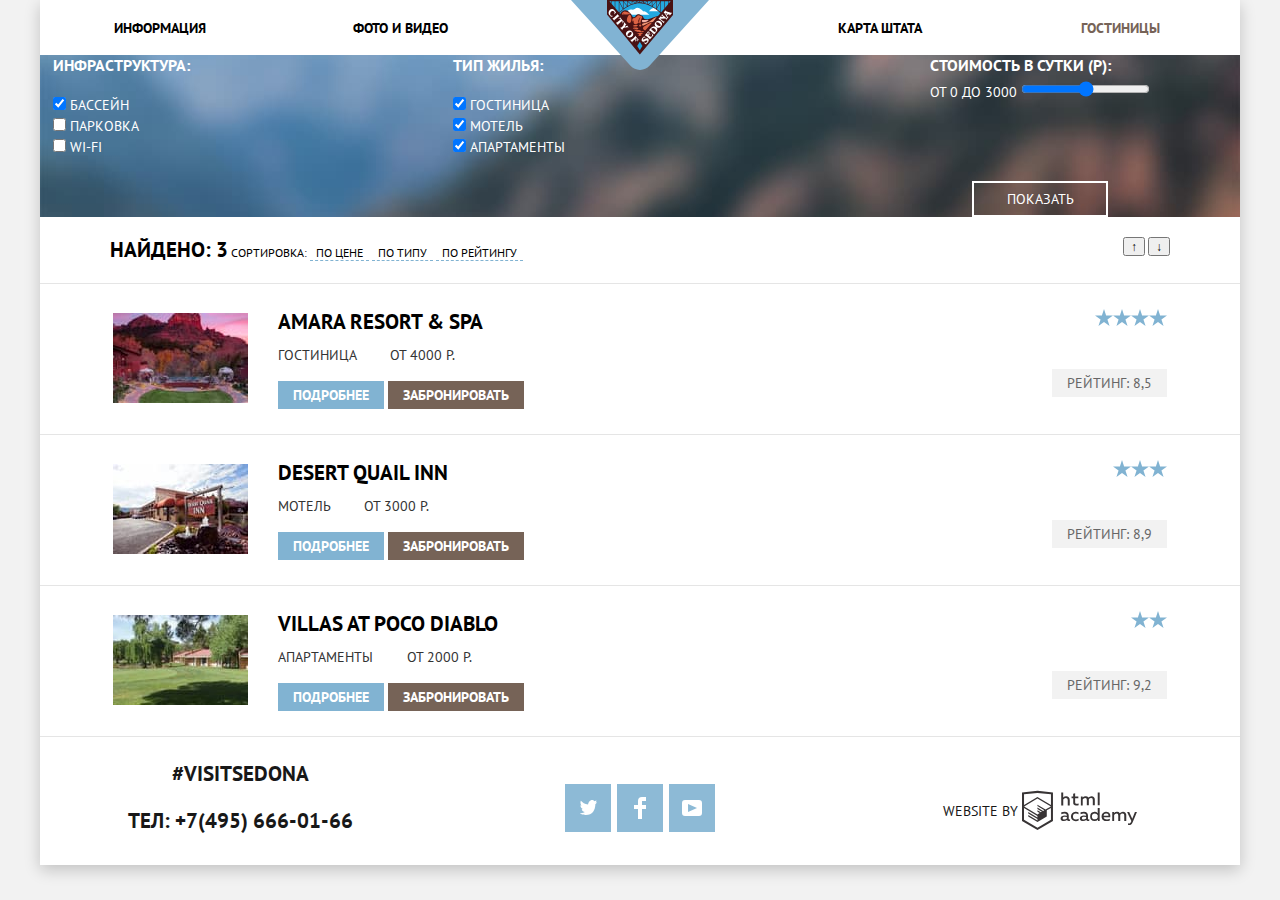
==== hotels.html @ 4de27c81 "Дополнено" ====
<!DOCTYPE html>
<html lang="ru">
<head>
  <meta charset="UTF-8">
  <title>Hotels</title>
  <link href="https://fonts.googleapis.com/css2?family=PT+Sans:wght@400;700&display=swap" rel="stylesheet">
  <link href="css/normalize.css" rel="stylesheet">
  <link href="css/style.css" rel="stylesheet">
</head>
<body>
<div class="wrap">
  <header class="main-header">
    <nav class="main-navigation">
      <a class="main-navigation-logo" href="index.html" aria-label="Home page Sedona">
        <img src="img/logo-sedona.svg" width="138" height="70" alt="Sedona logo">
      </a>
      <ul class="site-navigation">
        <li class="info-link">
          <a href="#" class="link">Информация</a>
        </li>
        <li class="media-link">
          <a href="#" class="link">Фото и видео</a>
        </li>
        <li class="map-link">
          <a href="#" class="link">Карта штата</a>
        </li>
        <li class="hotel-link">
          <a class="link active-link">Гостиницы</a>
        </li>
      </ul>
    </nav>
  </header>
  <main>
    <h1 class="visually-hidden">Гостиницы</h1>
    <section class="hotel-filter">
      <form action="https://echo.htmlacademy.ru" method="get">
        <fieldset class="filter-amenities">
          <legend>Инфраструктура:</legend>
          <ul>
            <li>
              <input id="choosePool" type="checkbox" name="Pool" checked>
              <label for="choosePool">Бассейн</label>
            </li>
            <li>
              <input id="chooseParking" type="checkbox" name="Parking">
              <label for="chooseParking">Парковка</label>
            </li>
            <li>
              <input id="chooseWiFi" type="checkbox" name="Wi-Fi">
              <label for="chooseWiFi">Wi-Fi</label>
            </li>
          </ul>
        </fieldset>
        <fieldset class="filter-housing">
          <legend>Тип жилья:</legend>
          <ul>
            <li>
              <input id="typeHotel" type="checkbox" name="Hotel" checked>
              <label for="typeHotel">Гостиница</label>
            </li>
            <li>
              <input id="typeMotel" type="checkbox" name="Motel" checked>
              <label for="typeMotel">Мотель</label>
            </li>
            <li>
              <input id="typeApartments" type="checkbox" name="Apartments" checked>
              <label for="typeApartments">Апартаменты</label>
            </li>
          </ul>
        </fieldset>
        <fieldset class="filter-price">
          <legend>Стоимость в сутки (Р):</legend>
          <span>от 0</span>
          <span>до 3000</span>
          <input type="range" min="0" max="3000" step="10" name="Price per day">
        </fieldset>
        <button class="filter-button" type="submit">Показать</button>
      </form>
    </section>
    <section class="hotel-sorting">
      <div>
        <span class="search-results">Найдено: 3</span>
        <span class="sorting">Сортировка:</span>
        <button class="sorting-button" type="button">По цене</button>
        <button class="sorting-button" type="button">По типу</button>
        <button class="sorting-button" type="button">По рейтингу</button>
      </div>
      <div>
        <button type="button">&uarr;</button>
        <button type="button">&darr;</button>
      </div>
    </section>
    <section class="hotel-list">
      <h2 class="visually-hidden">Список гостиниц</h2>
      <ul class="hotels">
        <li>
          <div class="hotel-info">
            <div class="hotel-photo">
              <img src="img/hotel.jpg" width="135" height="90" alt="Фотография отеля">
            </div>
            <div class="hotel-features">
              <a href="#" class="link">
              <h3>Amara Resort & Spa</h3>
              </a>
              <div class="info">
                <span class="hotel-type">
                  Гостиница
                </span>
                <span class="hotel-price">
                  От 4000 Р.
                </span>
              </div>
              <div>
                <a class="more-details button btn-blue" href="#">Подробнее</a>
                <button class="book button btn-brown" type="button">Забронировать</button>
              </div>
            </div>
          </div>
          <div class="hotel-status">
            <div class="stars four-stars">
            </div>
            <div>
              <span class="hotel-rating">
                Рейтинг: 8,5
              </span>
            </div>
          </div>
        </li>
        <li>
          <div class="hotel-info">
            <div class="hotel-photo">
              <img src="img/motel.jpg" width="135" height="90" alt="Фотография отеля">
            </div>
            <div class="hotel-features">
              <a href="#" class="link">
              <h3>Desert Quail Inn</h3>
              </a>
              <div class="info">
                  <span class="hotel-type">
                    Мотель
                  </span>
                <span class="hotel-price">
                    От 3000 Р.
                  </span>
              </div>
              <div>
                <a class="more-details button btn-blue" href="#">Подробнее</a>
                <button class="book button btn-brown" type="button">Забронировать</button>
              </div>
            </div>
          </div>
          <div class="hotel-status">
            <div class="stars three-stars">
            </div>
            <div>
                <span class="hotel-rating">
                  Рейтинг: 8,9
                </span>
            </div>
          </div>
        </li>
        <li>
          <div class="hotel-info">
            <div class="hotel-photo">
              <img src="img/villas.jpg" width="135" height="90" alt="Фотография отеля">
            </div>
            <div class="hotel-features">
              <a href="#" class="link">
              <h3>Villas at Poco Diablo</h3>
              </a>
              <div class="info">
                  <span class="hotel-type">
                    Апартаменты
                  </span>
                <span class="hotel-price">
                    От 2000 Р.
                  </span>
              </div>
              <div>
                <a class="more-details button btn-blue" href="#">Подробнее</a>
                <button class="book button btn-brown" type="button">Забронировать</button>
              </div>
            </div>
          </div>
          <div class="hotel-status">
            <div class="stars two-stars">
            </div>
            <div>
                <span class="hotel-rating">
                  Рейтинг: 9,2
                </span>
            </div>
          </div>
        </li>
      </ul>
    </section>
  </main>
  <footer class="main-footer">
    <div class="contact">
      <span>#visitSEDONA</span>
      <p>Тел: +7(495) 666-01-66</p>
    </div>
    <ul class="social">
      <li>
        <a class="button btn-blue" href="#" aria-label="Twitter">
          <span class="visually-hidden">Twitter</span>
          <svg xmlns="http://www.w3.org/2000/svg" width="17" height="15">
            <path fill="#FFF"
                  d="M10.95.14a3.1 3.1 0 013.58 1.18c.67-.23 1.33-.48 2-.7a2.35 2.35 0 01-.85 1.76c.69.17 1.3-.49 1.3-.49-.16 1-1 1.79-1.56 2.03C15.2 10.67 12.25 15.13 5.34 15H4.9c-.41 0-4.17-.46-4.9-1.89 2.27.2 3.9-.42 4.7-1.18-.97-.3-2.69-.47-2.99-2.95.35.11.57.23 1.2.12C1.7 8.25.36 7.53.44 5.33a1.9 1.9 0 001.34.47C1.09 5.56-.18 2.44.89.85c1.82 1.85 3.74 3.6 7.16 3.77.2-2.29 1.13-3.83 2.9-4.48z"/>
          </svg>
        </a>
      </li>
      <li>
        <a class="button btn-blue" href="#" aria-label="FaceBook">
          <span class="visually-hidden">FaceBook</span>
          <svg xmlns="http://www.w3.org/2000/svg" width="12" height="22">
            <path fill="#FFF" d="M12 4V0H8a4 4 0 00-4 4v4H0v4h4v10h4V12h4V8H8V4h4z"/>
          </svg>
        </a>
      </li>
      <li>
        <a class="button btn-blue" href="#" aria-label="Youtube">
          <span class="visually-hidden">Youtube</span>
          <svg xmlns="http://www.w3.org/2000/svg" width="20" height="16">
            <path fill="#FFF"
                  d="M17 0H3a3 3 0 00-3 3v10a3 3 0 003 3h14a3 3 0 003-3V3a3 3 0 00-3-3zM6.03 12V4L15 8l-8.98 4z"/>
          </svg>
        </a>
      </li>
    </ul>
    <p class="copyright">
      Website by
      <a href="https://htmlacademy.ru/intensive/htmlcss"
         aria-label="Интенсив «HTML и CSS. Профессиональная вёрстка сайтов»">
        <span class="visually-hidden">HTML Academy</span>
        <svg data-name="Layer 1" xmlns="http://www.w3.org/2000/svg" width="115" height="41" viewBox="0 0 108.08 36.85">
          <path
            d="M44.61 26.86a2 2 0 00.55-.1v1.33a3.25 3.25 0 01-1.18.21 1.67 1.67 0 01-1.67-1 4.84 4.84 0 01-3.14 1.08c-1.51 0-2.91-.83-2.91-2.55 0-2.13 2-2.79 3.71-2.79a11.08 11.08 0 012.17.25v-.3c0-1-.76-1.77-2.19-1.77a7.42 7.42 0 00-3 .64v-1.7a10.21 10.21 0 013.19-.55c2.36 0 3.81 1.12 3.81 3.65v3a.54.54 0 00.49.59h.17zm-6.44-1.13a1.35 1.35 0 001.46 1.25h.11a3.39 3.39 0 002.41-1v-1.42a9.72 9.72 0 00-1.81-.21c-1 0-2.16.33-2.16 1.38zm12.36-6.11a5 5 0 012.57.64v1.72a4.08 4.08 0 00-2.3-.7 2.75 2.75 0 100 5.49 5 5 0 002.43-.64v1.71a6.27 6.27 0 01-2.76.57A4.21 4.21 0 0146 24.49v-.41a4.32 4.32 0 014.18-4.46h.38zm12.17 7.24a2 2 0 00.55-.1v1.33a3.25 3.25 0 01-1.18.21 1.67 1.67 0 01-1.67-1 4.84 4.84 0 01-3.14 1.08c-1.51 0-2.91-.83-2.91-2.55 0-2.13 2-2.79 3.71-2.79a11.08 11.08 0 012.17.25v-.3c0-1-.76-1.77-2.19-1.77a7.42 7.42 0 00-3 .64v-1.7a10.21 10.21 0 013.19-.55c2.36 0 3.81 1.12 3.81 3.65v3a.54.54 0 00.49.59h.17zm-6.44-1.13a1.35 1.35 0 001.47 1.25h.11a3.39 3.39 0 002.41-1v-1.42a9.72 9.72 0 00-1.81-.21c-1.06 0-2.16.33-2.16 1.38zM73 15.98v12.2h-1.65v-1.32a3.88 3.88 0 01-3.19 1.54 4.4 4.4 0 010-8.78 3.81 3.81 0 013 1.3v-4.94H73zm-4.53 5.22a2.76 2.76 0 100 5.52 2.86 2.86 0 002.68-1.74v-2a2.91 2.91 0 00-2.66-1.73zM79 19.62c3.31 0 4.46 2.68 3.92 5.09H76.7c.21 1.5 1.67 2.11 3.19 2.11a6.11 6.11 0 002.64-.59v1.6a7.14 7.14 0 01-3 .57c-2.53 0-4.75-1.42-4.75-4.42a4.18 4.18 0 014-4.39H79zm.09 1.54a2.28 2.28 0 00-2.44 2.1v.06h4.65a2 2 0 00-2.17-2.16zm5.73 7v-8.31h1.65v1a3.81 3.81 0 012.78-1.27 2.86 2.86 0 012.64 1.4 4.12 4.12 0 012.91-1.33 3.06 3.06 0 013.2 3.33v5.2h-1.9v-5.15a1.59 1.59 0 00-1.42-1.75h-.26a2.8 2.8 0 00-2.07 1.12v5.78h-1.9v-5.15A1.59 1.59 0 0089 21.29h-.2a3 3 0 00-2.21 1.29v5.63h-1.73zm21.31-8.33h1.9l-3.91 9.46c-.9 2.17-2.09 2.86-3.35 2.86a4.76 4.76 0 01-1.1-.14v-1.57a2.86 2.86 0 00.85.12c.9 0 1.58-.64 2.07-1.9l.17-.42-4-8.4h2l2.86 6.29zM38.73 1.44V6.2a3.81 3.81 0 012.7-1.14 3.25 3.25 0 013.44 3.4v5.15H43V8.7a1.81 1.81 0 00-1.61-2h-.3a2.93 2.93 0 00-2.32 1.39v5.52h-1.9V1.44h1.9zm11.21.85v3h3v1.6h-3v3.81c0 1.1.5 1.46 1.58 1.46a4.49 4.49 0 001.69-.33v1.6a6.8 6.8 0 01-2.21.35 2.55 2.55 0 01-2.86-2.74V6.87h-1.56V5.24h1.5V2.72zm5.4 11.31V5.26H57v1a3.81 3.81 0 012.77-1.28 2.86 2.86 0 012.6 1.33 4.12 4.12 0 012.91-1.33 3.06 3.06 0 013.16 3.4v5.21h-1.9V8.44a1.59 1.59 0 00-1.42-1.75h-.23a2.8 2.8 0 00-2.07 1.12v5.78h-1.9V8.44a1.59 1.59 0 00-1.42-1.75h-.23a3 3 0 00-2.21 1.29v5.63h-1.72zM71.17 1.43H73v12.15h-1.83V1.43zM14.71-.02h-.16L0 1.52v26.67l14.55 8.66 14.55-8.66V1.52zm12.5 27.1l-12.66 7.54L1.9 27.1V16.16l12.59 7.5v1.32l-8.63-5.1v1.31l8.68 5.21v1.39l-8.67-5.16v1.35l8.68 5.21 8.75-5.24v-5.66l3.9-2.31V27.1zm0-12.53l-3.48 2-1.6 1-7.62-4.57v1.31L21 18.21l-.14.09-1 .54-5.37-3.2v1.34l4.24 2.52-1 .67-3.2-1.9v1.31l2.1 1.24-2.13 1.26L2 14.63l12.51-7.54zm0-1.32L14.49 5.74 1.91 13.23v-10L14.56 1.9l12.65 1.33v10z"
            fill="#231f20"/>
        </svg>
      </a>
    </p>
  </footer>
</div>
</body>
</html>
---- css/style.css ----
/* Variables */

:root{
  --basic-black: #000000;
  --basic-white: #ffffff;
  --basic-gray: #333333;
  --basic-light-gray: #F2F2F2;
  --basic-brown: #766357;
  --basic-graphite-gray: #666666;
  --basic-blue: #81B3D2;
  --background-gray: #F2F2F2;
  --background-light-gray: #EEEEEE;
  --background-medium-gray: #EBEBEB;
  --hover-brown: #604E43;
  --active-brown: #503E33;
  --hover-blue: #669EC0;
  --active-blue: #5496BD;
  --border-gray: #E5E5E5;
}

/*Global*/

.page{
  height: 100%;
}

body{
  margin: 0;
  padding: 0;
  font-family: 'PT Sans', sans-serif;
  font-size: 14px;
  line-height: 21px;
  font-weight: 400;
  color: var(--basic-gray);
  text-transform: uppercase;
  background-color: var(--basic-light-gray);
}

.wrap{
  width: 100%;
  max-width: 1200px;
  margin: auto;
  background-color: var(--basic-white);
  min-height: 100%;
  box-shadow: 0px 5px 15px rgba(0, 1, 1, 0.2);
}

.visually-hidden:not(:focus):not(:active){
  position: absolute;
  width: 1px;
  height: 1px;
  margin: -1px;
  border: 0;
  padding: 0;
  white-space: nowrap;
  clip-path: inset(100%);
  clip: rect(0 0 0 0);
  overflow: hidden;
}

a{
  text-decoration: none;
  color: var(--basic-black);
}

li{
  list-style: none;
}

ul,
ol{
  padding: 0;
}

img{
  max-width: 100%;
  height: auto;
}

main{
  margin-top: -15px;
}

h3,
h4{
  font-size: 21px;
  font-weight: 700;
}

.button {
  text-transform: uppercase;
  border: none;
  color: var(--basic-white);
  font-weight: 700;
}

.main-search .button{
  font-size: 21px;
  line-height: 26px;
}

.btn-blue{
  background-color: var(--basic-blue);
}

.btn-blue:hover,
.btn-blue:focus{
  background-color: var(--hover-blue);
}

.btn-blue:active{
  background-color: var(--active-blue);
}

.btn-brown{
  background-color: var(--basic-brown);
}

.btn-brown:hover,
.btn-brown:focus{
  background-color: var(--hover-brown);
}

.btn-brown:active{
  background-color: var(--active-brown);
}

.link:hover,
.link:focus{
  color: var(--basic-blue);
}

.link:active{
  opacity: 0.3;
}

/*Header*/

.main-navigation{
  display: grid;
  grid-template-columns: 1fr 1fr 1fr 1fr 1fr;
  grid-template-rows: 1fr;
}

.site-navigation{
  margin: 0;
  padding-top: 15px;
  width: auto;
  grid-column: 1/6;
  grid-row-start: 1;
  display: grid;
  grid-template-columns: 1fr 1fr 1fr 1fr 1fr;
}

.main-navigation-logo{
  width: 138px;
  height: 70px;
  justify-self: center;
  grid-column: 3/4;
  grid-row-start: 1;
  z-index: 1;
}

.site-navigation a{
  display: block;
  line-height: 26px;
  font-weight: 700;
}

a.active-link{
  color: var(--basic-brown);
}

.info-link{
  grid-column: 1/2;
  justify-self: center;
}

.media-link{
  grid-column: 2/3;
  justify-self: center;
}

.map-link{
  grid-column: 4/5;
  justify-self: center;
}

.hotel-link{
  grid-column: 5/6;
  justify-self: center;
}
/*Footer*/

.main-footer{
  line-height: 26px;
  color: var(--basic-black);
  opacity: 0.9;
  display: grid;
  grid-template-columns: 1fr 1fr 1fr;
  padding-top: 10px;
  padding-bottom: 10px;
}

.contact{
  justify-self: center;
  text-align: center;
  font-weight: 700;
  font-size: 21px;
}

.social{
  justify-self: center;
  display: flex;
  flex-wrap: wrap;
  justify-content: space-between;
  align-items: center;
  width: 150px;
  margin: 0 auto;
  padding: 0;
  list-style: none;
}

.social a{
  display: flex;
  align-items: center;
  justify-content: center;
  width: 46px;
  height: 48px;
}

.copyright{
  justify-self: center;
}

.copyright svg{
  position: relative;
  top: 15px;
}
/*Index*/

/*Page title*/

.main-title{
  background: url("../img/background.jpg") no-repeat center;
  text-align: center;
  margin-bottom: 45px;
}

.main-title img{
  padding-top: 77px;
  padding-bottom: 20px;
}

.main-title::after{
  content: '';
  display: block;
  height: 57px;
  background-image: url("../img/intro-mask.svg");
}


/*Features*/

.main-features{
  text-align: center;
}

.intro-title{
  font-size: 21px;
  line-height: 26px;
  font-weight: 700;
  color: var(--basic-black);
  margin-bottom: 40px;
}

.intro-subtitle{
  line-height: 26px;
  margin-bottom: 55px;
}

.color-blue{
  background-color: var(--basic-blue);
  color: var(--basic-white);
}

.color-gray{
  background-color: var(--background-light-gray);
}

.color-gray h3{
  color: var(--basic-black);
}

.intro-list{
  display: grid;
  grid-template-columns: 1fr 1fr 1fr;
  grid-template-rows: min-content min-content min-content min-content;
}

.point-1{
  grid-column: 1/4;
  grid-row: 1/3;
}

.row-1{
  display: flex;
  flex-direction: row;
  align-items: center;
}

.img-city{
  width: 800px;
  height: 256px;
  background-image: url("../img/location-1.jpg");
}

.point-2{
  grid-column: 1/4;
  grid-row: 3/4;
  display: flex;
  flex-direction: row;
  align-items: center;
}

.img-bridge{
  width: 800px;
  height: 256px;
  background-image: url("../img/location-2.jpg");
}

.city-features{
  padding-top: 30px;
  padding-bottom: 60px;
  display: grid;
  grid-template-columns: 1fr 1fr 1fr;
}

.point-3,
.point-4,
.point-5{
  padding-top: 50px;
  padding-bottom: 75px;
}

.housing::before{
  content: url("../img/icon-1.svg");
  display: block;
  padding-bottom: 30px;
}

.food::before{
  content: url("../img/icon-3.svg");
  display: block;
  padding-bottom: 30px;
}

.souvenirs::before{
  content: url("../img/icon-2.svg");
  display: block;
  padding-bottom: 30px;
}


/*Main search*/

.main-search h2{
  font-size: 30px;
  line-height: 24px;
  font-weight: 700;
  color: var(--basic-black);
}

/*Search form*/

.main-search{
  position: relative;
  text-align: center;
  padding-top: 15px;
}

.main-search p{
  padding-top: 10px;
  margin-bottom: 50px;
}

.form-call-button{
  text-align: center;
  padding: 30px 140px;
}

.hotel-search{
  line-height: 26px;
  font-weight: 700;
  color: var(--basic-black);
  position: absolute;
  width: 100%;
}

.form-container{
  margin: 0px auto;
  width: 568px;
  background-color: var(--basic-white);
}

.hotel-search form{
  display: flex;
  flex-wrap: wrap;
  justify-content: center;
}

.form-container div{
  margin-bottom: 30px;
}

.form-container div:first-child{
  margin-top: 55px;
}

.form-container div:last-of-type{
  margin-bottom: 55px;
}

.calendar-icon{
  background-image: url("../img/calendar.svg");
  background-position: 320px center;
  background-repeat: no-repeat;
}

[type="number"]::-webkit-inner-spin-button,
[type="number"]::-webkit-outer-spin-button{
  display: none;
}

.input-number{
  display: flex;
  justify-content: space-between;
  width: 458px;
}

.input-number p{
  margin: 0px;
  padding: 0px;
}

.number{
  text-align: center;
}

.icon-plus{
  background-image: url("../img/plus-icon.svg");
  background-position: 0px;
  background-repeat: no-repeat;
}

.icon-minus{
  background-image: url("../img/minus-icon.svg");
  background-position: 10px;
  background-repeat: no-repeat;
}

input[name="Arrival date"],
input[name="Date of departure"]{
  width: 346px;
  height: 38px;
}

input[name="Number of adults"],
input[name="Number of children"]{
  width: 114px;
  height: 38px;
}

.hotel-search button{
  margin-bottom: 55px;
  padding: 16px 195px;
}

.hotel-search label{
  padding-right: 10px;
}

.hotel-search input{
  background-color: var(--background-gray);
  font: inherit;
  border: none;
}

.hotel-search input:hover{
  background-color: var(--background-medium-gray);
}

.hotel-search input:focus{
  background-color: var(--basic-white);
  border: 2px solid #E5E5E5;
}

/*Hotels*/
/*Hotel filter*/

.hotel-filter{
  background: url("../img/background-filter.jpg") no-repeat center;
  color: var(--basic-white);
}

fieldset{
  border: none;
}

.hotel-filter legend{
  font-size: 16px;
  font-weight: 700;
}

.filter-button{
  text-transform: uppercase;
  background-color: transparent;
  border: 2px solid var(--basic-white);
  color: white;
}

.hotel-filter form{
  display: grid;
  grid-template-columns: 1fr 1fr 1fr;
}

.filter-price,
.filter-button{
  justify-self: center;
}

.filter-button{
  grid-column: 3/4;
}

.filter-button{
  width: 136px;
  height: 36px;
}


/*Hotel sorting*/

.hotel-sorting{
  font-size: 12px;
  line-height: 18px;
  color: var(--basic-black);
  display: flex;
  justify-content: space-between;
  margin: 20px 70px;
}

.search-results{
  font-size: 21px;
  line-height: 26px;
  font-weight: 700;
}

.sorting-button{
  border: none;
  background-color: transparent;
  text-transform: uppercase;
  border-bottom: 1px dashed var(--basic-blue);
}

.sorting-button:hover,
.sorting-button:focus{
  color: var(--basic-blue);
}

.sorting-button:active{
  color: var(--basic-black);
  border-bottom: none;
}

/*Hotel list*/

.hotels{
  padding: 0;
}

.hotels li{
  padding: 25px 73px;
  border-bottom: 1px solid var(--border-gray);
}

.hotels li:first-child{
  border-top: 1px solid var(--border-gray);
}

.hotels li{
  display: flex;
  justify-content: space-between;
}

.hotel-photo{
  margin-right: 30px;
}

.hotel-features{
  display: flex;
  flex-direction: column;
}

.hotel-info{
  display: flex;
  align-items: flex-end;
}

.hotel-type{
  margin-right: 30px;
}

.hotel-status{
  display: flex;
  flex-direction: column;
  align-items: flex-end;
}

.hotel-list h3{
  line-height: 26px;
  margin-top: 0px;
  margin-bottom: 10px;
}

.info{
  margin-bottom: 15px;
}

.stars{
  height: 17px;
  background-image: url("../img/star.svg");
  background-repeat: repeat-x;
  margin-bottom: 47px;
  text-align: right;
}

.four-stars{
  width: 72px;
}

.three-stars{
  width: 54px;
}

.two-stars{
  width: 36px;
}

.hotel-rating{
  color: var(--basic-graphite-gray);
  background: var(--background-gray);
  padding: 5px 15px;
}

.more-details{
  padding: 5px 15px;
}

.book{
  padding: 6px 15px;
}
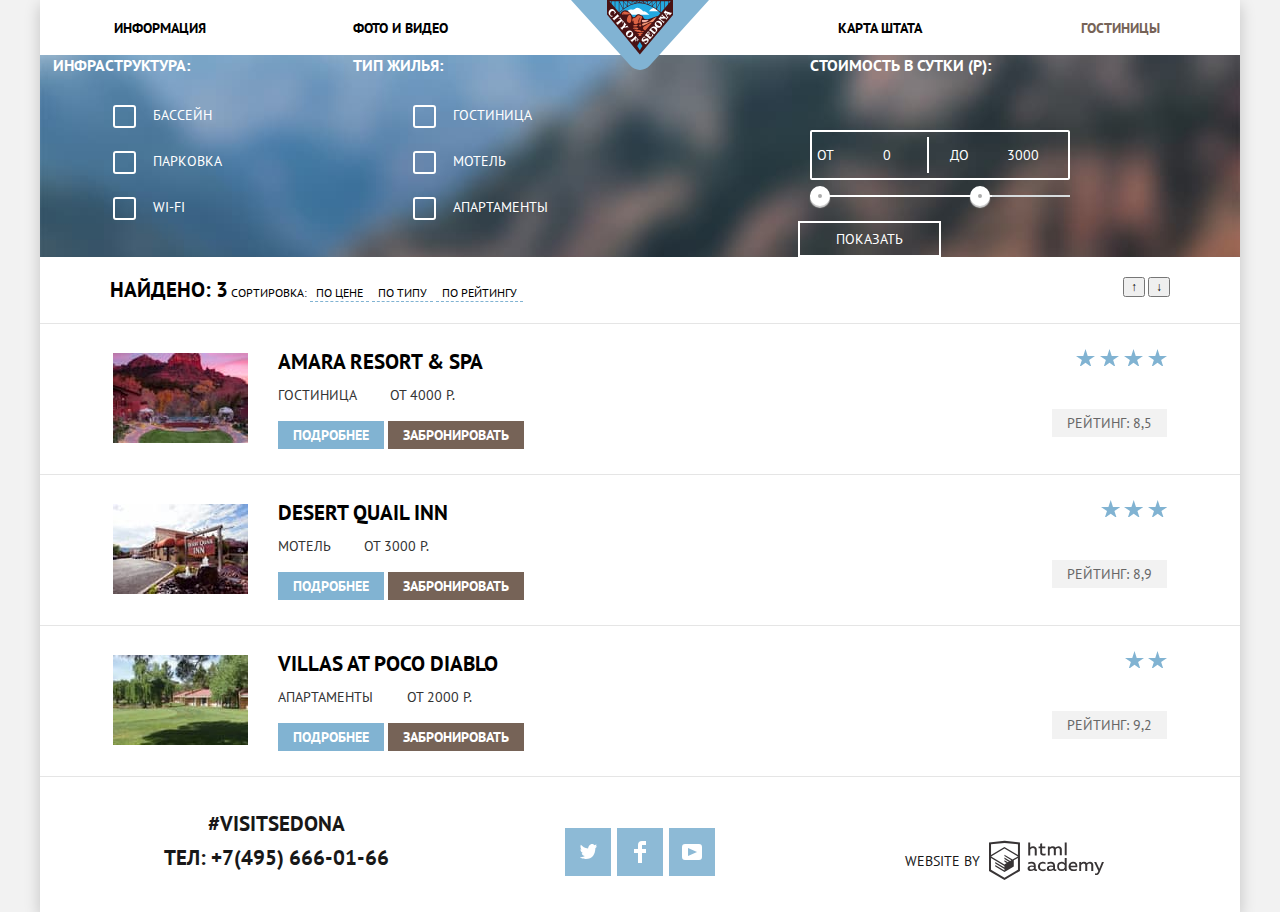
==== commit 9f3c3d15: "Исправлено" ====
--- a/hotels.html
+++ b/hotels.html
@@ -32,49 +32,66 @@
   </header>
   <main>
     <h1 class="visually-hidden">Гостиницы</h1>
-    <section class="hotel-filter">
+    <section class="hotel-selection-filter">
       <form action="https://echo.htmlacademy.ru" method="get">
-        <fieldset class="filter-amenities">
+        <fieldset class="hotel-amenities-filter">
           <legend>Инфраструктура:</legend>
           <ul>
-            <li>
-              <input id="choosePool" type="checkbox" name="Pool" checked>
+            <li class="filter-option">
+              <input class="visually-hidden filter-checkbox" id="choosePool" type="checkbox" name="Pool" checked>
               <label for="choosePool">Бассейн</label>
             </li>
-            <li>
-              <input id="chooseParking" type="checkbox" name="Parking">
+            <li class="filter-option">
+              <input class="visually-hidden filter-checkbox" id="chooseParking" type="checkbox" name="Parking">
               <label for="chooseParking">Парковка</label>
             </li>
-            <li>
-              <input id="chooseWiFi" type="checkbox" name="Wi-Fi">
+            <li class="filter-option">
+              <input class="visually-hidden filter-checkbox" id="chooseWiFi" type="checkbox" name="Wi-Fi">
               <label for="chooseWiFi">Wi-Fi</label>
             </li>
           </ul>
         </fieldset>
-        <fieldset class="filter-housing">
+        <fieldset class="hotel-type-filter">
           <legend>Тип жилья:</legend>
           <ul>
-            <li>
-              <input id="typeHotel" type="checkbox" name="Hotel" checked>
+            <li class="filter-option">
+              <input class="visually-hidden filter-checkbox" id="typeHotel" type="checkbox" name="Hotel" checked>
               <label for="typeHotel">Гостиница</label>
             </li>
-            <li>
-              <input id="typeMotel" type="checkbox" name="Motel" checked>
+            <li class="filter-option">
+              <input class="visually-hidden filter-checkbox" id="typeMotel" type="checkbox" name="Motel" checked>
               <label for="typeMotel">Мотель</label>
             </li>
-            <li>
-              <input id="typeApartments" type="checkbox" name="Apartments" checked>
+            <li class="filter-option">
+              <input class="visually-hidden filter-checkbox" id="typeApartments" type="checkbox" name="Apartments"
+                     checked>
               <label for="typeApartments">Апартаменты</label>
             </li>
           </ul>
         </fieldset>
-        <fieldset class="filter-price">
-          <legend>Стоимость в сутки (Р):</legend>
-          <span>от 0</span>
-          <span>до 3000</span>
-          <input type="range" min="0" max="3000" step="10" name="Price per day">
-        </fieldset>
-        <button class="filter-button" type="submit">Показать</button>
+        <div class="price-block">
+          <fieldset class="hotel-price-filter">
+            <legend>Стоимость в сутки (Р):</legend>
+            <div class="range-filter">
+              <div class="price-control">
+                <label class="min-price">
+                  от <input type="text" name="min-price" value="0">
+                </label>
+                <label class="max-price">
+                  до <input type="text" name="max-price" value="3000">
+                </label>
+              </div>
+              <div class="range-control">
+                <div class="scale">
+                  <div class="bar"></div>
+                </div>
+                <div class="toggle toggle-min" tabindex="0"></div>
+                <div class="toggle toggle-max" tabindex="0"></div>
+              </div>
+            </div>
+          </fieldset>
+          <button class="filter-button" type="submit">Показать</button>
+        </div>
       </form>
     </section>
     <section class="hotel-sorting">
@@ -100,7 +117,7 @@
             </div>
             <div class="hotel-features">
               <a href="#" class="link">
-              <h3>Amara Resort & Spa</h3>
+                <h3>Amara Resort & Spa</h3>
               </a>
               <div class="info">
                 <span class="hotel-type">
@@ -133,7 +150,7 @@
             </div>
             <div class="hotel-features">
               <a href="#" class="link">
-              <h3>Desert Quail Inn</h3>
+                <h3>Desert Quail Inn</h3>
               </a>
               <div class="info">
                   <span class="hotel-type">
@@ -166,7 +183,7 @@
             </div>
             <div class="hotel-features">
               <a href="#" class="link">
-              <h3>Villas at Poco Diablo</h3>
+                <h3>Villas at Poco Diablo</h3>
               </a>
               <div class="info">
                   <span class="hotel-type">
--- a/css/style.css
+++ b/css/style.css
@@ -16,6 +16,7 @@
   --hover-blue: #669EC0;
   --active-blue: #5496BD;
   --border-gray: #E5E5E5;
+  --active-gray: #bdbbbc;
 }
 
 /*Global*/
@@ -77,10 +78,6 @@
   height: auto;
 }
 
-main{
-  margin-top: -15px;
-}
-
 h3,
 h4{
   font-size: 21px;
@@ -110,6 +107,7 @@
 
 .btn-blue:active{
   background-color: var(--active-blue);
+  color: rgba(255, 255, 255, 0.3);
 }
 
 .btn-brown{
@@ -123,6 +121,7 @@
 
 .btn-brown:active{
   background-color: var(--active-brown);
+  color: rgba(255, 255, 255, 0.3);
 }
 
 .link:hover,
@@ -140,6 +139,7 @@
   display: grid;
   grid-template-columns: 1fr 1fr 1fr 1fr 1fr;
   grid-template-rows: 1fr;
+  margin-bottom: -15px;
 }
 
 .site-navigation{
@@ -193,20 +193,24 @@
 /*Footer*/
 
 .main-footer{
+  padding: 20px 0px;
   line-height: 26px;
   color: var(--basic-black);
+  background-color: var(--basic-white);
   opacity: 0.9;
   display: grid;
   grid-template-columns: 1fr 1fr 1fr;
-  padding-top: 10px;
-  padding-bottom: 10px;
 }
 
 .contact{
-  justify-self: center;
   text-align: center;
   font-weight: 700;
   font-size: 21px;
+  padding-left: 72px;
+}
+
+.contact p{
+  margin-top: 8px;
 }
 
 .social{
@@ -229,14 +233,30 @@
   height: 48px;
 }
 
+.social svg:active{
+  opacity: 0.3;
+}
+
 .copyright{
-  justify-self: center;
+  padding-left: 65px;
 }
 
 .copyright svg{
   position: relative;
   top: 15px;
-}
+  right: -5px;
+}
+
+.copyright path:focus,
+.copyright path:hover{
+  fill: var(--basic-blue);
+}
+
+.copyright path:active{
+  fill: var(--active-gray);
+}
+
+
 /*Index*/
 
 /*Page title*/
@@ -361,17 +381,12 @@
   padding-bottom: 30px;
 }
 
+.city{
+  min-width: 33%;
+}
+
 
 /*Main search*/
-
-.main-search h2{
-  font-size: 30px;
-  line-height: 24px;
-  font-weight: 700;
-  color: var(--basic-black);
-}
-
-/*Search form*/
 
 .main-search{
   position: relative;
@@ -379,6 +394,13 @@
   padding-top: 15px;
 }
 
+.main-search h2{
+  font-size: 30px;
+  line-height: 24px;
+  font-weight: 700;
+  color: var(--basic-black);
+}
+
 .main-search p{
   padding-top: 10px;
   margin-bottom: 50px;
@@ -388,6 +410,8 @@
   text-align: center;
   padding: 30px 140px;
 }
+
+/*Search form*/
 
 .hotel-search{
   line-height: 26px;
@@ -401,83 +425,25 @@
   margin: 0px auto;
   width: 568px;
   background-color: var(--basic-white);
+  box-shadow: 0px 7px 15px rgba(0, 1, 1, 0.15);
+}
+
+.field-name{
+  padding-top: 5px;
+  display: block;
+  width: 110px;
+  text-align: left;
+}
+
+.number-of-children{
+  text-align: center;
 }
 
 .hotel-search form{
   display: flex;
   flex-wrap: wrap;
   justify-content: center;
-}
-
-.form-container div{
-  margin-bottom: 30px;
-}
-
-.form-container div:first-child{
-  margin-top: 55px;
-}
-
-.form-container div:last-of-type{
-  margin-bottom: 55px;
-}
-
-.calendar-icon{
-  background-image: url("../img/calendar.svg");
-  background-position: 320px center;
-  background-repeat: no-repeat;
-}
-
-[type="number"]::-webkit-inner-spin-button,
-[type="number"]::-webkit-outer-spin-button{
-  display: none;
-}
-
-.input-number{
-  display: flex;
-  justify-content: space-between;
-  width: 458px;
-}
-
-.input-number p{
-  margin: 0px;
-  padding: 0px;
-}
-
-.number{
-  text-align: center;
-}
-
-.icon-plus{
-  background-image: url("../img/plus-icon.svg");
-  background-position: 0px;
-  background-repeat: no-repeat;
-}
-
-.icon-minus{
-  background-image: url("../img/minus-icon.svg");
-  background-position: 10px;
-  background-repeat: no-repeat;
-}
-
-input[name="Arrival date"],
-input[name="Date of departure"]{
-  width: 346px;
-  height: 38px;
-}
-
-input[name="Number of adults"],
-input[name="Number of children"]{
-  width: 114px;
-  height: 38px;
-}
-
-.hotel-search button{
-  margin-bottom: 55px;
-  padding: 16px 195px;
-}
-
-.hotel-search label{
-  padding-right: 10px;
+  padding-top: 55px;
 }
 
 .hotel-search input{
@@ -493,23 +459,131 @@
 .hotel-search input:focus{
   background-color: var(--basic-white);
   border: 2px solid #E5E5E5;
+  box-sizing: border-box;
+}
+
+.checkin-date-field input,
+.checkout-date-field input{
+  width: 290px;
+  padding-left: 13px;
+}
+
+.number-of-people-field input{
+  width: 38px;
+  text-align: center;
+}
+
+.form-line{
+  margin-bottom: 29px;
+  display: flex;
+  width: 458px;
+}
+
+.calendar{
+  background: var(--basic-light-gray);
+  border: none;
+  padding: 7px 9px;
+}
+
+.sign-button{
+  background: var(--basic-light-gray);
+  border: none;
+  font-weight: bold;
+  font-size: 25px;
+  padding: 4px 13px;
+}
+
+.form-container .sign-button{
+  color: #a9a9a9;
+}
+
+.form-container .calendar{
+  fill: #a9a9a9;
+}
+
+.form-container .sign-button:hover,
+.form-container .sign-button:focus{
+  color: var(--basic-black);
+  background: #EBEBEB;
+}
+
+.form-container .calendar:hover,
+.form-container .calendar:focus{
+  fill: var(--basic-black);
+  background: #EBEBEB;
+}
+
+.form-container .sign-button:active{
+  color: var(--basic-blue);
+  background: #FFFFFF;
+  border: 2px solid #E5E5E5;
+  box-sizing: border-box;
+}
+
+.form-container .calendar:active{
+  fill: var(--basic-blue);
+  background: #FFFFFF;
+  border: 2px solid #E5E5E5;
+  box-sizing: border-box;
+}
+
+.number-of-people-field{
+  margin-bottom: 54px;
+}
+
+.search-button{
+  margin-bottom: 50px;
+  padding: 16px 195px;
+}
+
+/*Map Section*/
+
+.map{
+  margin-bottom: -114px;
 }
 
 /*Hotels*/
-/*Hotel filter*/
-
-.hotel-filter{
+
+/*Hotel selection filter*/
+
+.hotel-selection-filter{
   background: url("../img/background-filter.jpg") no-repeat center;
   color: var(--basic-white);
 }
 
-fieldset{
+.hotel-selection-filter form{
+  display: grid;
+  grid-template-columns: 25% 25% 50%;
+}
+
+.hotel-selection-filter fieldset{
   border: none;
 }
 
-.hotel-filter legend{
+.hotel-selection-filter legend{
   font-size: 16px;
   font-weight: 700;
+}
+
+.filter-option label{
+  display: block;
+  position: relative;
+  cursor: pointer;
+  user-select: none;
+  top: 10px;
+  left: 100px;
+  margin-bottom: 25px;
+}
+
+.filter-checkbox + label::before{
+  position: absolute;
+  top: 0;
+  left: -40px;
+  content: url("../img/checkbox-off.svg");
+}
+
+.price-block{
+  justify-self: center;
 }
 
 .filter-button{
@@ -517,26 +591,85 @@
   background-color: transparent;
   border: 2px solid var(--basic-white);
   color: white;
-}
-
-.hotel-filter form{
-  display: grid;
-  grid-template-columns: 1fr 1fr 1fr;
-}
-
-.filter-price,
-.filter-button{
-  justify-self: center;
-}
-
-.filter-button{
-  grid-column: 3/4;
-}
-
-.filter-button{
-  width: 136px;
-  height: 36px;
-}
+  padding: 8px 36px;
+}
+
+.filter-price{
+  margin: 0px;
+  padding: 0px;
+  border: none;
+}
+
+.range-filter{
+  width: 260px;
+  padding-top: 49px;
+}
+
+.range-control{
+  margin-bottom: 15px;
+  margin-top: 15px;
+  position: relative;
+}
+
+.range-control .scale{
+  height: 2px;
+  background: #d7dcde;
+}
+
+.range-control .bar {
+  width: 70%;
+  height: 2px;
+  background: #ffffff;
+}
+
+.range-control .toggle {
+  position: absolute;
+  top: -9px;
+  left: 0;
+  width: 4px;
+  height: 4px;
+  padding: 0;
+  border: 8px solid #ffffff;
+  background-color: #ababab;
+  border-radius: 50%;
+  box-shadow: 0 2px 1px 0 #cfcfcf;
+  cursor: pointer;
+}
+
+.range-control .toggle-max {
+  left: 160px;
+}
+
+.price-control input {
+  width: 60px;
+  padding: 10px;
+  margin-left: 10px;
+  text-align: center;
+  color: var(--basic-white);
+  background: transparent;
+  border: none;
+
+  font-family: inherit;
+  font-size: inherit;
+}
+
+.price-control {
+  display: flex;
+  justify-content: space-between;
+  border: 2px solid #FFFFFF;
+  border-radius: 2px;
+}
+
+.min-price{
+  border-right: 2px solid #FFFFFF;
+}
+
+.min-price,
+.max-price{
+  margin: 5px;
+}
+
+
 
 
 /*Hotel sorting*/
@@ -630,21 +763,22 @@
 .stars{
   height: 17px;
   background-image: url("../img/star.svg");
-  background-repeat: repeat-x;
+  background-repeat: space;
+  background-size: 19px auto;
   margin-bottom: 47px;
   text-align: right;
 }
 
 .four-stars{
-  width: 72px;
+  width: 91px;
 }
 
 .three-stars{
-  width: 54px;
+  width: 66px;
 }
 
 .two-stars{
-  width: 36px;
+  width: 42px;
 }
 
 .hotel-rating{
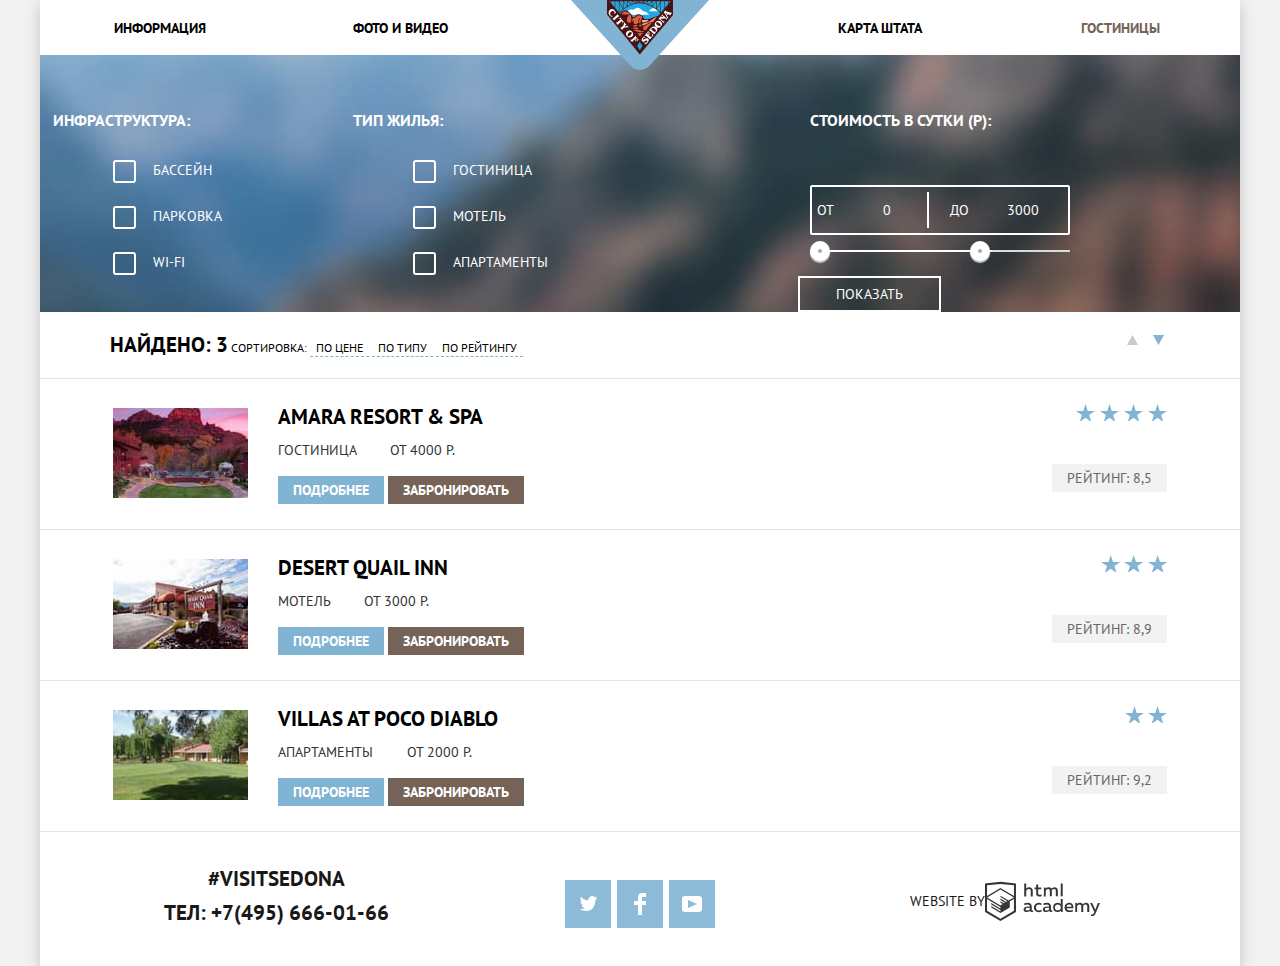
==== commit 1110b038: "Задание дополнено." ====
--- a/hotels.html
+++ b/hotels.html
@@ -34,42 +34,46 @@
     <h1 class="visually-hidden">Гостиницы</h1>
     <section class="hotel-selection-filter">
       <form action="https://echo.htmlacademy.ru" method="get">
-        <fieldset class="hotel-amenities-filter">
-          <legend>Инфраструктура:</legend>
-          <ul>
-            <li class="filter-option">
-              <input class="visually-hidden filter-checkbox" id="choosePool" type="checkbox" name="Pool" checked>
-              <label for="choosePool">Бассейн</label>
-            </li>
-            <li class="filter-option">
-              <input class="visually-hidden filter-checkbox" id="chooseParking" type="checkbox" name="Parking">
-              <label for="chooseParking">Парковка</label>
-            </li>
-            <li class="filter-option">
-              <input class="visually-hidden filter-checkbox" id="chooseWiFi" type="checkbox" name="Wi-Fi">
-              <label for="chooseWiFi">Wi-Fi</label>
-            </li>
-          </ul>
+        <div class="fieldset">
+          <fieldset class="hotel-amenities-filter">
+            <legend>Инфраструктура:</legend>
+            <ul>
+              <li class="filter-option">
+                <input class="visually-hidden filter-checkbox" id="choosePool" type="checkbox" name="Pool" checked>
+                <label for="choosePool">Бассейн</label>
+              </li>
+              <li class="filter-option">
+                <input class="visually-hidden filter-checkbox" id="chooseParking" type="checkbox" name="Parking">
+                <label for="chooseParking">Парковка</label>
+              </li>
+              <li class="filter-option">
+                <input class="visually-hidden filter-checkbox" id="chooseWiFi" type="checkbox" name="Wi-Fi">
+                <label for="chooseWiFi">Wi-Fi</label>
+              </li>
+            </ul>
+        </div>
         </fieldset>
-        <fieldset class="hotel-type-filter">
-          <legend>Тип жилья:</legend>
-          <ul>
-            <li class="filter-option">
-              <input class="visually-hidden filter-checkbox" id="typeHotel" type="checkbox" name="Hotel" checked>
-              <label for="typeHotel">Гостиница</label>
-            </li>
-            <li class="filter-option">
-              <input class="visually-hidden filter-checkbox" id="typeMotel" type="checkbox" name="Motel" checked>
-              <label for="typeMotel">Мотель</label>
-            </li>
-            <li class="filter-option">
-              <input class="visually-hidden filter-checkbox" id="typeApartments" type="checkbox" name="Apartments"
-                     checked>
-              <label for="typeApartments">Апартаменты</label>
-            </li>
-          </ul>
-        </fieldset>
-        <div class="price-block">
+        <div class="fieldset">
+          <fieldset class="hotel-type-filter">
+            <legend>Тип жилья:</legend>
+            <ul>
+              <li class="filter-option">
+                <input class="visually-hidden filter-checkbox" id="typeHotel" type="checkbox" name="Hotel" checked>
+                <label for="typeHotel">Гостиница</label>
+              </li>
+              <li class="filter-option">
+                <input class="visually-hidden filter-checkbox" id="typeMotel" type="checkbox" name="Motel" checked>
+                <label for="typeMotel">Мотель</label>
+              </li>
+              <li class="filter-option">
+                <input class="visually-hidden filter-checkbox" id="typeApartments" type="checkbox" name="Apartments"
+                       checked>
+                <label for="typeApartments">Апартаменты</label>
+              </li>
+            </ul>
+          </fieldset>
+        </div>
+        <div class="fieldset price-block">
           <fieldset class="hotel-price-filter">
             <legend>Стоимость в сутки (Р):</legend>
             <div class="range-filter">
@@ -103,8 +107,16 @@
         <button class="sorting-button" type="button">По рейтингу</button>
       </div>
       <div>
-        <button type="button">&uarr;</button>
-        <button type="button">&darr;</button>
+        <button class="sort-type-button up-button" type="button">
+          <svg xmlns="http://www.w3.org/2000/svg" width="11" height="10">
+            <path d="M5.5 0L0 10h11z"/>
+          </svg>
+        </button>
+        <button class="sort-type-button active-button down-button" type="button">
+          <svg xmlns="http://www.w3.org/2000/svg" width="11" height="10">
+            <path d="M5.5 10L0 0h11"/>
+          </svg>
+        </button>
       </div>
     </section>
     <section class="hotel-list">
--- a/css/style.css
+++ b/css/style.css
@@ -193,7 +193,7 @@
 /*Footer*/
 
 .main-footer{
-  padding: 20px 0px;
+  min-height: 120px;
   line-height: 26px;
   color: var(--basic-black);
   background-color: var(--basic-white);
@@ -203,10 +203,12 @@
 }
 
 .contact{
+  justify-self: center;
   text-align: center;
   font-weight: 700;
   font-size: 21px;
   padding-left: 72px;
+  padding-top: 20px;
 }
 
 .contact p{
@@ -225,6 +227,10 @@
   list-style: none;
 }
 
+.social li{
+  padding-bottom: 5px;
+}
+
 .social a{
   display: flex;
   align-items: center;
@@ -238,21 +244,29 @@
 }
 
 .copyright{
-  padding-left: 65px;
-}
-
-.copyright svg{
-  position: relative;
-  top: 15px;
-  right: -5px;
-}
-
-.copyright path:focus,
-.copyright path:hover{
+  display: flex;
+  align-items: center;
+  justify-content: center;
+  padding-right: 70px;
+  padding-bottom: 10px;
+}
+
+.copyright p{
+  margin-right: 8px;
+}
+
+.copyright a{
+  display: inline-block;
+  width: 115px;
+  height: 40px;
+}
+
+.academy-link:focus path,
+.academy-link:hover path{
   fill: var(--basic-blue);
 }
 
-.copyright path:active{
+.academy-link:active path{
   fill: var(--active-gray);
 }
 
@@ -516,15 +530,11 @@
 .form-container .sign-button:active{
   color: var(--basic-blue);
   background: #FFFFFF;
-  border: 2px solid #E5E5E5;
-  box-sizing: border-box;
 }
 
 .form-container .calendar:active{
   fill: var(--basic-blue);
   background: #FFFFFF;
-  border: 2px solid #E5E5E5;
-  box-sizing: border-box;
 }
 
 .number-of-people-field{
@@ -539,16 +549,22 @@
 /*Map Section*/
 
 .map{
-  margin-bottom: -114px;
+  margin-bottom: -120px;
 }
 
 /*Hotels*/
 
 /*Hotel selection filter*/
+
+.fieldset{
+  padding-top: 25px;
+}
 
 .hotel-selection-filter{
   background: url("../img/background-filter.jpg") no-repeat center;
+  background-size: cover;
   color: var(--basic-white);
+  padding-top: 30px;
 }
 
 .hotel-selection-filter form{
@@ -669,10 +685,26 @@
   margin: 5px;
 }
 
-
-
-
 /*Hotel sorting*/
+
+.sort-type-button{
+  border: none;
+  background: transparent;
+  fill: #CACACA;
+}
+
+.sort-type-button:focus,
+.sort-type-button:hover{
+  fill: var(--basic-black);
+}
+
+.sort-type-button:active{
+  fill: var(--basic-blue);
+}
+
+.active-button{
+  fill: var(--basic-blue);
+}
 
 .hotel-sorting{
   font-size: 12px;
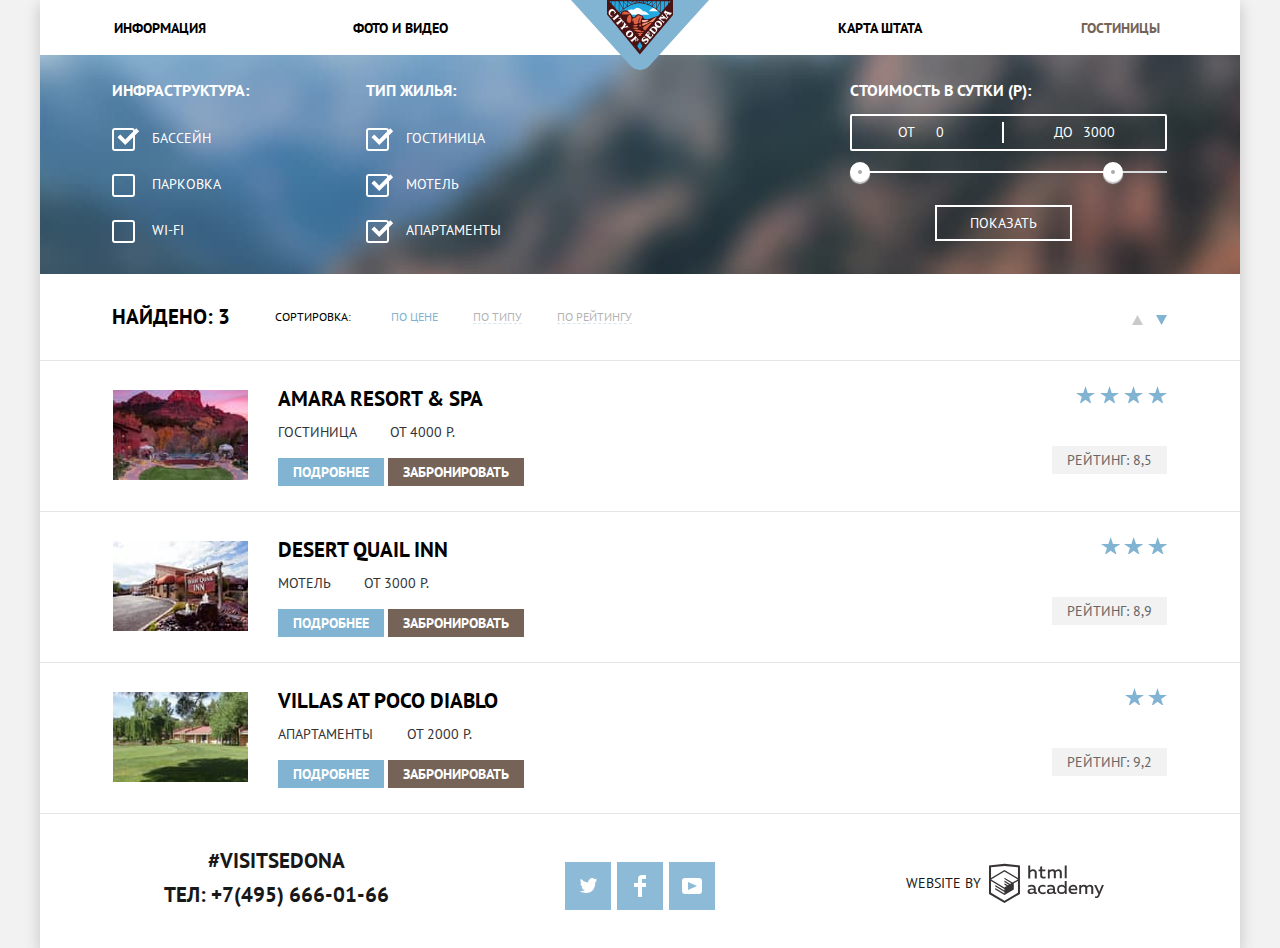
==== commit db2e8465: "Декоративные элементы" ====
--- a/hotels.html
+++ b/hotels.html
@@ -34,8 +34,8 @@
     <h1 class="visually-hidden">Гостиницы</h1>
     <section class="hotel-selection-filter">
       <form action="https://echo.htmlacademy.ru" method="get">
-        <div class="fieldset">
-          <fieldset class="hotel-amenities-filter">
+        <div class="hotel-amenities-filter">
+          <fieldset>
             <legend>Инфраструктура:</legend>
             <ul>
               <li class="filter-option">
@@ -51,10 +51,10 @@
                 <label for="chooseWiFi">Wi-Fi</label>
               </li>
             </ul>
+          </fieldset>
         </div>
-        </fieldset>
-        <div class="fieldset">
-          <fieldset class="hotel-type-filter">
+        <div class="hotel-type-filter">
+          <fieldset>
             <legend>Тип жилья:</legend>
             <ul>
               <li class="filter-option">
@@ -73,7 +73,7 @@
             </ul>
           </fieldset>
         </div>
-        <div class="fieldset price-block">
+        <div class="price-block">
           <fieldset class="hotel-price-filter">
             <legend>Стоимость в сутки (Р):</legend>
             <div class="range-filter">
@@ -99,14 +99,14 @@
       </form>
     </section>
     <section class="hotel-sorting">
-      <div>
+      <div class="sort-type-container">
         <span class="search-results">Найдено: 3</span>
-        <span class="sorting">Сортировка:</span>
-        <button class="sorting-button" type="button">По цене</button>
+        <span class="sorting-type">Сортировка:</span>
+        <button class="sorting-button active-sorting-button" type="button">По цене</button>
         <button class="sorting-button" type="button">По типу</button>
         <button class="sorting-button" type="button">По рейтингу</button>
       </div>
-      <div>
+      <div class="direction-button">
         <button class="sort-type-button up-button" type="button">
           <svg xmlns="http://www.w3.org/2000/svg" width="11" height="10">
             <path d="M5.5 0L0 10h11z"/>
@@ -257,18 +257,21 @@
         </a>
       </li>
     </ul>
-    <p class="copyright">
-      Website by
-      <a href="https://htmlacademy.ru/intensive/htmlcss"
+    <div class="copyright">
+      <p>
+        Website by
+      </p>
+      <a class="academy-link" href="https://htmlacademy.ru/intensive/htmlcss"
          aria-label="Интенсив «HTML и CSS. Профессиональная вёрстка сайтов»">
         <span class="visually-hidden">HTML Academy</span>
-        <svg data-name="Layer 1" xmlns="http://www.w3.org/2000/svg" width="115" height="41" viewBox="0 0 108.08 36.85">
+        <svg data-name="Layer 1" xmlns="http://www.w3.org/2000/svg" width="115" height="41"
+             viewBox="0 0 108.08 36.85">
           <path
             d="M44.61 26.86a2 2 0 00.55-.1v1.33a3.25 3.25 0 01-1.18.21 1.67 1.67 0 01-1.67-1 4.84 4.84 0 01-3.14 1.08c-1.51 0-2.91-.83-2.91-2.55 0-2.13 2-2.79 3.71-2.79a11.08 11.08 0 012.17.25v-.3c0-1-.76-1.77-2.19-1.77a7.42 7.42 0 00-3 .64v-1.7a10.21 10.21 0 013.19-.55c2.36 0 3.81 1.12 3.81 3.65v3a.54.54 0 00.49.59h.17zm-6.44-1.13a1.35 1.35 0 001.46 1.25h.11a3.39 3.39 0 002.41-1v-1.42a9.72 9.72 0 00-1.81-.21c-1 0-2.16.33-2.16 1.38zm12.36-6.11a5 5 0 012.57.64v1.72a4.08 4.08 0 00-2.3-.7 2.75 2.75 0 100 5.49 5 5 0 002.43-.64v1.71a6.27 6.27 0 01-2.76.57A4.21 4.21 0 0146 24.49v-.41a4.32 4.32 0 014.18-4.46h.38zm12.17 7.24a2 2 0 00.55-.1v1.33a3.25 3.25 0 01-1.18.21 1.67 1.67 0 01-1.67-1 4.84 4.84 0 01-3.14 1.08c-1.51 0-2.91-.83-2.91-2.55 0-2.13 2-2.79 3.71-2.79a11.08 11.08 0 012.17.25v-.3c0-1-.76-1.77-2.19-1.77a7.42 7.42 0 00-3 .64v-1.7a10.21 10.21 0 013.19-.55c2.36 0 3.81 1.12 3.81 3.65v3a.54.54 0 00.49.59h.17zm-6.44-1.13a1.35 1.35 0 001.47 1.25h.11a3.39 3.39 0 002.41-1v-1.42a9.72 9.72 0 00-1.81-.21c-1.06 0-2.16.33-2.16 1.38zM73 15.98v12.2h-1.65v-1.32a3.88 3.88 0 01-3.19 1.54 4.4 4.4 0 010-8.78 3.81 3.81 0 013 1.3v-4.94H73zm-4.53 5.22a2.76 2.76 0 100 5.52 2.86 2.86 0 002.68-1.74v-2a2.91 2.91 0 00-2.66-1.73zM79 19.62c3.31 0 4.46 2.68 3.92 5.09H76.7c.21 1.5 1.67 2.11 3.19 2.11a6.11 6.11 0 002.64-.59v1.6a7.14 7.14 0 01-3 .57c-2.53 0-4.75-1.42-4.75-4.42a4.18 4.18 0 014-4.39H79zm.09 1.54a2.28 2.28 0 00-2.44 2.1v.06h4.65a2 2 0 00-2.17-2.16zm5.73 7v-8.31h1.65v1a3.81 3.81 0 012.78-1.27 2.86 2.86 0 012.64 1.4 4.12 4.12 0 012.91-1.33 3.06 3.06 0 013.2 3.33v5.2h-1.9v-5.15a1.59 1.59 0 00-1.42-1.75h-.26a2.8 2.8 0 00-2.07 1.12v5.78h-1.9v-5.15A1.59 1.59 0 0089 21.29h-.2a3 3 0 00-2.21 1.29v5.63h-1.73zm21.31-8.33h1.9l-3.91 9.46c-.9 2.17-2.09 2.86-3.35 2.86a4.76 4.76 0 01-1.1-.14v-1.57a2.86 2.86 0 00.85.12c.9 0 1.58-.64 2.07-1.9l.17-.42-4-8.4h2l2.86 6.29zM38.73 1.44V6.2a3.81 3.81 0 012.7-1.14 3.25 3.25 0 013.44 3.4v5.15H43V8.7a1.81 1.81 0 00-1.61-2h-.3a2.93 2.93 0 00-2.32 1.39v5.52h-1.9V1.44h1.9zm11.21.85v3h3v1.6h-3v3.81c0 1.1.5 1.46 1.58 1.46a4.49 4.49 0 001.69-.33v1.6a6.8 6.8 0 01-2.21.35 2.55 2.55 0 01-2.86-2.74V6.87h-1.56V5.24h1.5V2.72zm5.4 11.31V5.26H57v1a3.81 3.81 0 012.77-1.28 2.86 2.86 0 012.6 1.33 4.12 4.12 0 012.91-1.33 3.06 3.06 0 013.16 3.4v5.21h-1.9V8.44a1.59 1.59 0 00-1.42-1.75h-.23a2.8 2.8 0 00-2.07 1.12v5.78h-1.9V8.44a1.59 1.59 0 00-1.42-1.75h-.23a3 3 0 00-2.21 1.29v5.63h-1.72zM71.17 1.43H73v12.15h-1.83V1.43zM14.71-.02h-.16L0 1.52v26.67l14.55 8.66 14.55-8.66V1.52zm12.5 27.1l-12.66 7.54L1.9 27.1V16.16l12.59 7.5v1.32l-8.63-5.1v1.31l8.68 5.21v1.39l-8.67-5.16v1.35l8.68 5.21 8.75-5.24v-5.66l3.9-2.31V27.1zm0-12.53l-3.48 2-1.6 1-7.62-4.57v1.31L21 18.21l-.14.09-1 .54-5.37-3.2v1.34l4.24 2.52-1 .67-3.2-1.9v1.31l2.1 1.24-2.13 1.26L2 14.63l12.51-7.54zm0-1.32L14.49 5.74 1.91 13.23v-10L14.56 1.9l12.65 1.33v10z"
             fill="#231f20"/>
         </svg>
       </a>
-    </p>
+    </div>
   </footer>
 </div>
 </body>
--- a/css/style.css
+++ b/css/style.css
@@ -1,6 +1,6 @@
 /* Variables */
 
-:root{
+:root {
   --basic-black: #000000;
   --basic-white: #ffffff;
   --basic-gray: #333333;
@@ -21,11 +21,11 @@
 
 /*Global*/
 
-.page{
+.page {
   height: 100%;
 }
 
-body{
+body {
   margin: 0;
   padding: 0;
   font-family: 'PT Sans', sans-serif;
@@ -37,7 +37,7 @@
   background-color: var(--basic-light-gray);
 }
 
-.wrap{
+.wrap {
   width: 100%;
   max-width: 1200px;
   margin: auto;
@@ -46,7 +46,7 @@
   box-shadow: 0px 5px 15px rgba(0, 1, 1, 0.2);
 }
 
-.visually-hidden:not(:focus):not(:active){
+.visually-hidden:not(:focus):not(:active), input[type="checkbox"].visually-hidden, input[type="radio"].visually-hidden {
   position: absolute;
   width: 1px;
   height: 1px;
@@ -59,27 +59,27 @@
   overflow: hidden;
 }
 
-a{
+a {
   text-decoration: none;
   color: var(--basic-black);
 }
 
-li{
+li {
   list-style: none;
 }
 
 ul,
-ol{
+ol {
   padding: 0;
 }
 
-img{
+img {
   max-width: 100%;
   height: auto;
 }
 
 h3,
-h4{
+h4 {
   font-size: 21px;
   font-weight: 700;
 }
@@ -91,58 +91,58 @@
   font-weight: 700;
 }
 
-.main-search .button{
+.main-search .button {
   font-size: 21px;
   line-height: 26px;
 }
 
-.btn-blue{
+.btn-blue {
   background-color: var(--basic-blue);
 }
 
 .btn-blue:hover,
-.btn-blue:focus{
+.btn-blue:focus {
   background-color: var(--hover-blue);
 }
 
-.btn-blue:active{
+.btn-blue:active {
   background-color: var(--active-blue);
   color: rgba(255, 255, 255, 0.3);
 }
 
-.btn-brown{
+.btn-brown {
   background-color: var(--basic-brown);
 }
 
 .btn-brown:hover,
-.btn-brown:focus{
+.btn-brown:focus {
   background-color: var(--hover-brown);
 }
 
-.btn-brown:active{
+.btn-brown:active {
   background-color: var(--active-brown);
   color: rgba(255, 255, 255, 0.3);
 }
 
 .link:hover,
-.link:focus{
+.link:focus {
   color: var(--basic-blue);
 }
 
-.link:active{
+.link:active {
   opacity: 0.3;
 }
 
 /*Header*/
 
-.main-navigation{
+.main-navigation {
   display: grid;
   grid-template-columns: 1fr 1fr 1fr 1fr 1fr;
   grid-template-rows: 1fr;
   margin-bottom: -15px;
 }
 
-.site-navigation{
+.site-navigation {
   margin: 0;
   padding-top: 15px;
   width: auto;
@@ -152,7 +152,7 @@
   grid-template-columns: 1fr 1fr 1fr 1fr 1fr;
 }
 
-.main-navigation-logo{
+.main-navigation-logo {
   width: 138px;
   height: 70px;
   justify-self: center;
@@ -161,38 +161,39 @@
   z-index: 1;
 }
 
-.site-navigation a{
+.site-navigation a {
   display: block;
   line-height: 26px;
   font-weight: 700;
 }
 
-a.active-link{
+a.active-link {
   color: var(--basic-brown);
 }
 
-.info-link{
+.info-link {
   grid-column: 1/2;
   justify-self: center;
 }
 
-.media-link{
+.media-link {
   grid-column: 2/3;
   justify-self: center;
 }
 
-.map-link{
+.map-link {
   grid-column: 4/5;
   justify-self: center;
 }
 
-.hotel-link{
+.hotel-link {
   grid-column: 5/6;
   justify-self: center;
 }
+
 /*Footer*/
 
-.main-footer{
+.main-footer {
   min-height: 120px;
   line-height: 26px;
   color: var(--basic-black);
@@ -202,7 +203,7 @@
   grid-template-columns: 1fr 1fr 1fr;
 }
 
-.contact{
+.contact {
   justify-self: center;
   text-align: center;
   font-weight: 700;
@@ -211,11 +212,11 @@
   padding-top: 20px;
 }
 
-.contact p{
+.contact p {
   margin-top: 8px;
 }
 
-.social{
+.social {
   justify-self: center;
   display: flex;
   flex-wrap: wrap;
@@ -227,11 +228,11 @@
   list-style: none;
 }
 
-.social li{
+.social li {
   padding-bottom: 5px;
 }
 
-.social a{
+.social a {
   display: flex;
   align-items: center;
   justify-content: center;
@@ -239,11 +240,11 @@
   height: 48px;
 }
 
-.social svg:active{
+.social svg:active {
   opacity: 0.3;
 }
 
-.copyright{
+.copyright {
   display: flex;
   align-items: center;
   justify-content: center;
@@ -251,22 +252,22 @@
   padding-bottom: 10px;
 }
 
-.copyright p{
+.copyright p {
   margin-right: 8px;
 }
 
-.copyright a{
+.copyright a {
   display: inline-block;
   width: 115px;
   height: 40px;
 }
 
 .academy-link:focus path,
-.academy-link:hover path{
+.academy-link:hover path {
   fill: var(--basic-blue);
 }
 
-.academy-link:active path{
+.academy-link:active path {
   fill: var(--active-gray);
 }
 
@@ -275,18 +276,18 @@
 
 /*Page title*/
 
-.main-title{
+.main-title {
   background: url("../img/background.jpg") no-repeat center;
   text-align: center;
-  margin-bottom: 45px;
-}
-
-.main-title img{
+  margin-bottom: 40px;
+}
+
+.main-title img {
   padding-top: 77px;
   padding-bottom: 20px;
 }
 
-.main-title::after{
+.main-title::after {
   content: '';
   display: block;
   height: 57px;
@@ -296,138 +297,173 @@
 
 /*Features*/
 
-.main-features{
+.main-features {
   text-align: center;
 }
 
-.intro-title{
+.intro-title {
   font-size: 21px;
   line-height: 26px;
   font-weight: 700;
   color: var(--basic-black);
-  margin-bottom: 40px;
-}
-
-.intro-subtitle{
+  margin-bottom: 45px;
+}
+
+.intro-subtitle {
   line-height: 26px;
-  margin-bottom: 55px;
-}
-
-.color-blue{
+  margin-bottom: 52px;
+}
+
+.intro-list {
+  display: grid;
+}
+
+.point-1 {
+  grid-column: 1/4;
+  grid-row: 1/3;
+}
+
+.color-blue {
   background-color: var(--basic-blue);
   color: var(--basic-white);
 }
 
-.color-gray{
-  background-color: var(--background-light-gray);
-}
-
-.color-gray h3{
-  color: var(--basic-black);
-}
-
-.intro-list{
-  display: grid;
-  grid-template-columns: 1fr 1fr 1fr;
-  grid-template-rows: min-content min-content min-content min-content;
-}
-
-.point-1{
-  grid-column: 1/4;
-  grid-row: 1/3;
-}
-
-.row-1{
-  display: flex;
-  flex-direction: row;
-  align-items: center;
-}
-
-.img-city{
+.row-1 {
+  display: flex;
+  margin-bottom: 30px;
+}
+
+.wrap-reason {
+  width: 400px;
+}
+
+.wrap-reason h3 {
+  width: 151px;
+  margin: 49px auto 25px auto;
+}
+
+.wrap-reason span {
+  display: inline-block;
+  margin-bottom: 10px;
+}
+
+.wrap-reason p {
+  padding: 0 45px;
+}
+
+.img-city {
   width: 800px;
   height: 256px;
   background-image: url("../img/location-1.jpg");
 }
 
-.point-2{
+.city-features {
+  margin-bottom: 68px;
+  display: grid;
+  grid-template-columns: 1fr 1fr 1fr;
+}
+
+.sublist-row {
+  width: 400px;
+}
+
+.sublist-row p {
+  margin-right: 50px;
+  margin-left: 50px;
+}
+
+.housing::before {
+  content: url("../img/icon-1.svg");
+  display: block;
+  padding-bottom: 26px;
+}
+
+.food::before {
+  content: url("../img/icon-3.svg");
+  display: block;
+  padding-bottom: 28px;
+}
+
+.souvenirs::before {
+  content: url("../img/icon-2.svg");
+  display: block;
+  padding-bottom: 25px;
+}
+
+.souvenirs {
+  margin-bottom: 25px;
+}
+
+.point-2 {
   grid-column: 1/4;
   grid-row: 3/4;
   display: flex;
-  flex-direction: row;
-  align-items: center;
-}
-
-.img-bridge{
+}
+
+.img-bridge {
   width: 800px;
   height: 256px;
   background-image: url("../img/location-2.jpg");
 }
 
-.city-features{
-  padding-top: 30px;
-  padding-bottom: 60px;
-  display: grid;
-  grid-template-columns: 1fr 1fr 1fr;
-}
-
-.point-3,
-.point-4,
-.point-5{
-  padding-top: 50px;
-  padding-bottom: 75px;
-}
-
-.housing::before{
-  content: url("../img/icon-1.svg");
-  display: block;
-  padding-bottom: 30px;
-}
-
-.food::before{
-  content: url("../img/icon-3.svg");
-  display: block;
-  padding-bottom: 30px;
-}
-
-.souvenirs::before{
-  content: url("../img/icon-2.svg");
-  display: block;
-  padding-bottom: 30px;
-}
-
-.city{
-  min-width: 33%;
-}
-
+.color-gray {
+  background-color: var(--background-light-gray);
+}
+
+.color-gray h3 {
+  color: var(--basic-black);
+}
+
+.bottom-row {
+  width: 400px;
+  padding-top: 25px;
+  padding-bottom: 45px;
+}
+
+.bottom-row h3 {
+  margin-right: 140px;
+  margin-left: 140px;
+  margin-bottom: 26px;
+}
+
+.bottom-row span {
+  display: inline-block;
+  margin-bottom: 10px;
+}
+
+.bottom-row p {
+  margin-right: 69px;
+  margin-left: 69px;
+}
 
 /*Main search*/
 
-.main-search{
+.main-search {
   position: relative;
   text-align: center;
   padding-top: 15px;
 }
 
-.main-search h2{
+.main-search h2 {
   font-size: 30px;
   line-height: 24px;
   font-weight: 700;
   color: var(--basic-black);
 }
 
-.main-search p{
+.main-search p {
   padding-top: 10px;
   margin-bottom: 50px;
 }
 
-.form-call-button{
+.form-call-button {
   text-align: center;
   padding: 30px 140px;
 }
 
 /*Search form*/
 
-.hotel-search{
+.hotel-search {
   line-height: 26px;
   font-weight: 700;
   color: var(--basic-black);
@@ -435,71 +471,71 @@
   width: 100%;
 }
 
-.form-container{
+.form-container {
   margin: 0px auto;
   width: 568px;
   background-color: var(--basic-white);
   box-shadow: 0px 7px 15px rgba(0, 1, 1, 0.15);
 }
 
-.field-name{
+.field-name {
   padding-top: 5px;
   display: block;
   width: 110px;
   text-align: left;
 }
 
-.number-of-children{
+.number-of-children {
   text-align: center;
 }
 
-.hotel-search form{
+.hotel-search form {
   display: flex;
   flex-wrap: wrap;
   justify-content: center;
   padding-top: 55px;
 }
 
-.hotel-search input{
+.hotel-search input {
   background-color: var(--background-gray);
   font: inherit;
   border: none;
 }
 
-.hotel-search input:hover{
+.hotel-search input:hover {
   background-color: var(--background-medium-gray);
 }
 
-.hotel-search input:focus{
+.hotel-search input:focus {
   background-color: var(--basic-white);
   border: 2px solid #E5E5E5;
   box-sizing: border-box;
 }
 
 .checkin-date-field input,
-.checkout-date-field input{
+.checkout-date-field input {
   width: 290px;
   padding-left: 13px;
 }
 
-.number-of-people-field input{
+.number-of-people-field input {
   width: 38px;
   text-align: center;
 }
 
-.form-line{
+.form-line {
   margin-bottom: 29px;
   display: flex;
   width: 458px;
 }
 
-.calendar{
+.calendar {
   background: var(--basic-light-gray);
   border: none;
   padding: 7px 9px;
 }
 
-.sign-button{
+.sign-button {
   background: var(--basic-light-gray);
   border: none;
   font-weight: bold;
@@ -507,48 +543,48 @@
   padding: 4px 13px;
 }
 
-.form-container .sign-button{
+.form-container .sign-button {
   color: #a9a9a9;
 }
 
-.form-container .calendar{
+.form-container .calendar {
   fill: #a9a9a9;
 }
 
 .form-container .sign-button:hover,
-.form-container .sign-button:focus{
+.form-container .sign-button:focus {
   color: var(--basic-black);
   background: #EBEBEB;
 }
 
 .form-container .calendar:hover,
-.form-container .calendar:focus{
+.form-container .calendar:focus {
   fill: var(--basic-black);
   background: #EBEBEB;
 }
 
-.form-container .sign-button:active{
+.form-container .sign-button:active {
   color: var(--basic-blue);
   background: #FFFFFF;
 }
 
-.form-container .calendar:active{
+.form-container .calendar:active {
   fill: var(--basic-blue);
   background: #FFFFFF;
 }
 
-.number-of-people-field{
+.number-of-people-field {
   margin-bottom: 54px;
 }
 
-.search-button{
+.search-button {
   margin-bottom: 50px;
   padding: 16px 195px;
 }
 
 /*Map Section*/
 
-.map{
+.map {
   margin-bottom: -120px;
 }
 
@@ -556,84 +592,132 @@
 
 /*Hotel selection filter*/
 
-.fieldset{
-  padding-top: 25px;
-}
-
-.hotel-selection-filter{
+.hotel-selection-filter {
   background: url("../img/background-filter.jpg") no-repeat center;
   background-size: cover;
   color: var(--basic-white);
-  padding-top: 30px;
-}
-
-.hotel-selection-filter form{
+  padding-top: 25px;
+  margin-bottom: 30px;
+}
+
+.hotel-selection-filter form {
   display: grid;
   grid-template-columns: 25% 25% 50%;
 }
 
-.hotel-selection-filter fieldset{
+.hotel-selection-filter fieldset {
   border: none;
-}
-
-.hotel-selection-filter legend{
+  margin: 0;
+  padding: 0;
+}
+
+.hotel-selection-filter legend {
   font-size: 16px;
   font-weight: 700;
-}
-
-.filter-option label{
+  margin-bottom: 13px;
+}
+
+.hotel-selection-filter li {
+  padding-left: 40px;
+}
+
+.filter-option label {
   display: block;
   position: relative;
   cursor: pointer;
   user-select: none;
-  top: 10px;
-  left: 100px;
   margin-bottom: 25px;
 }
 
-.filter-checkbox + label::before{
+.filter-checkbox + label::before {
+  content: "";
   position: absolute;
-  top: 0;
   left: -40px;
-  content: url("../img/checkbox-off.svg");
-}
-
-.price-block{
-  justify-self: center;
-}
-
-.filter-button{
-  text-transform: uppercase;
-  background-color: transparent;
-  border: 2px solid var(--basic-white);
-  color: white;
-  padding: 8px 36px;
-}
-
-.filter-price{
-  margin: 0px;
-  padding: 0px;
+  width: 23px;
+  height: 23px;
+  background-image: url("../img/checkbox-off.svg");
+  background-repeat: no-repeat;
+  background-position: 0 0;
+}
+
+.filter-checkbox:checked + label::after {
+  content: "";
+  position: absolute;
+  left: -35px;
+  width: 23px;
+  height: 23px;
+  background-image: url("../img/Shape.svg");
+  background-repeat: no-repeat;
+  background-position: 0 0;
+}
+
+.hotel-amenities-filter {
+  padding-left: 72px;
+  margin-bottom: 8px;
+}
+
+.hotel-type-filter {
+  padding-left: 26px;
+}
+
+.price-block {
+  padding-left: 210px;
+}
+
+.price-block fieldset {
+  margin-bottom: 17px;
+}
+
+.range-filter {
+  width: 317px;
+}
+
+.price-control {
+  display: flex;
+  align-items: center;
+  width: 313px;
+  border: 2px solid #FFFFFF;
+  border-radius: 2px;
+}
+
+.price-control label{
+  display: inline-block;
+  width: 50%;
+  text-align: center;
+}
+
+.price-control input {
+  width: 40px;
+  text-align: center;
+  color: var(--basic-white);
+  background: transparent;
   border: none;
-}
-
-.range-filter{
-  width: 260px;
-  padding-top: 49px;
-}
-
-.range-control{
+  font-family: inherit;
+  font-size: inherit;
+}
+
+.min-price {
+  border-right: 2px solid #FFFFFF;
+}
+
+.min-price,
+.max-price {
+  margin: 6px;
+}
+
+.range-control {
   margin-bottom: 15px;
-  margin-top: 15px;
+  margin-top: 20px;
   position: relative;
 }
 
-.range-control .scale{
+.range-control .scale {
   height: 2px;
   background: #d7dcde;
 }
 
 .range-control .bar {
-  width: 70%;
+  width: 80%;
   height: 2px;
   background: #ffffff;
 }
@@ -653,146 +737,162 @@
 }
 
 .range-control .toggle-max {
-  left: 160px;
-}
-
-.price-control input {
-  width: 60px;
-  padding: 10px;
-  margin-left: 10px;
-  text-align: center;
-  color: var(--basic-white);
-  background: transparent;
-  border: none;
-
-  font-family: inherit;
-  font-size: inherit;
-}
-
-.price-control {
-  display: flex;
-  justify-content: space-between;
-  border: 2px solid #FFFFFF;
-  border-radius: 2px;
-}
-
-.min-price{
-  border-right: 2px solid #FFFFFF;
-}
-
-.min-price,
-.max-price{
-  margin: 5px;
-}
+  left: 253px;
+}
+
+.filter-button {
+  text-transform: uppercase;
+  background-color: transparent;
+  border: 2px solid var(--basic-white);
+  color: white;
+  padding: 8px 33px;
+  margin-left: 85px;
+}
+
+.filter-button:hover,
+.filter-button:focus{
+  color: var(--basic-black);
+  background-color: var(--basic-white);
+}
+
 
 /*Hotel sorting*/
 
-.sort-type-button{
-  border: none;
-  background: transparent;
-  fill: #CACACA;
-}
-
-.sort-type-button:focus,
-.sort-type-button:hover{
-  fill: var(--basic-black);
-}
-
-.sort-type-button:active{
-  fill: var(--basic-blue);
-}
-
-.active-button{
-  fill: var(--basic-blue);
-}
-
-.hotel-sorting{
+.hotel-sorting {
   font-size: 12px;
   line-height: 18px;
   color: var(--basic-black);
   display: flex;
   justify-content: space-between;
-  margin: 20px 70px;
-}
-
-.search-results{
+  margin-bottom: 30px;
+}
+
+.sort-type-container {
+  display: flex;
+  align-items: center;
+  margin-left: 72px;
+}
+
+.search-results {
   font-size: 21px;
   line-height: 26px;
   font-weight: 700;
-}
-
-.sorting-button{
+  margin-right: 45px;
+}
+
+.sorting-type {
+  margin-right: 40px;
+}
+
+.sorting-button {
+  padding: 0;
   border: none;
   background-color: transparent;
   text-transform: uppercase;
   border-bottom: 1px dashed var(--basic-blue);
+  opacity: 0.3;
+  margin-right: 35px;
 }
 
 .sorting-button:hover,
-.sorting-button:focus{
+.sorting-button:focus {
   color: var(--basic-blue);
-}
-
-.sorting-button:active{
+  opacity: 1;
+}
+
+.sorting-button:active {
   color: var(--basic-black);
-  border-bottom: none;
+  border: none;
+}
+
+.active-sorting-button {
+  color: var(--basic-blue);
+  opacity: 1;
+  border: none;
+
+}
+
+.direction-button {
+  margin-right: 63px;
+  margin-top: 8px;
+}
+
+.sort-type-button {
+  border: none;
+  background: transparent;
+  fill: #CACACA;
+  padding: 0;
+  margin-right: 10px;
+}
+
+.sort-type-button:focus,
+.sort-type-button:hover {
+  fill: var(--basic-black);
+}
+
+.sort-type-button:active {
+  fill: var(--basic-blue);
+}
+
+.active-button {
+  fill: var(--basic-blue);
 }
 
 /*Hotel list*/
 
-.hotels{
+.hotels {
   padding: 0;
 }
 
-.hotels li{
+.hotels li {
   padding: 25px 73px;
   border-bottom: 1px solid var(--border-gray);
 }
 
-.hotels li:first-child{
+.hotels li:first-child {
   border-top: 1px solid var(--border-gray);
 }
 
-.hotels li{
+.hotels li {
   display: flex;
   justify-content: space-between;
 }
 
-.hotel-photo{
+.hotel-photo {
   margin-right: 30px;
 }
 
-.hotel-features{
+.hotel-features {
   display: flex;
   flex-direction: column;
 }
 
-.hotel-info{
+.hotel-info {
   display: flex;
   align-items: flex-end;
 }
 
-.hotel-type{
+.hotel-type {
   margin-right: 30px;
 }
 
-.hotel-status{
+.hotel-status {
   display: flex;
   flex-direction: column;
   align-items: flex-end;
 }
 
-.hotel-list h3{
+.hotel-list h3 {
   line-height: 26px;
   margin-top: 0px;
   margin-bottom: 10px;
 }
 
-.info{
+.info {
   margin-bottom: 15px;
 }
 
-.stars{
+.stars {
   height: 17px;
   background-image: url("../img/star.svg");
   background-repeat: space;
@@ -801,29 +901,29 @@
   text-align: right;
 }
 
-.four-stars{
+.four-stars {
   width: 91px;
 }
 
-.three-stars{
+.three-stars {
   width: 66px;
 }
 
-.two-stars{
+.two-stars {
   width: 42px;
 }
 
-.hotel-rating{
+.hotel-rating {
   color: var(--basic-graphite-gray);
   background: var(--background-gray);
   padding: 5px 15px;
 }
 
-.more-details{
+.more-details {
   padding: 5px 15px;
 }
 
-.book{
+.book {
   padding: 6px 15px;
 }
 
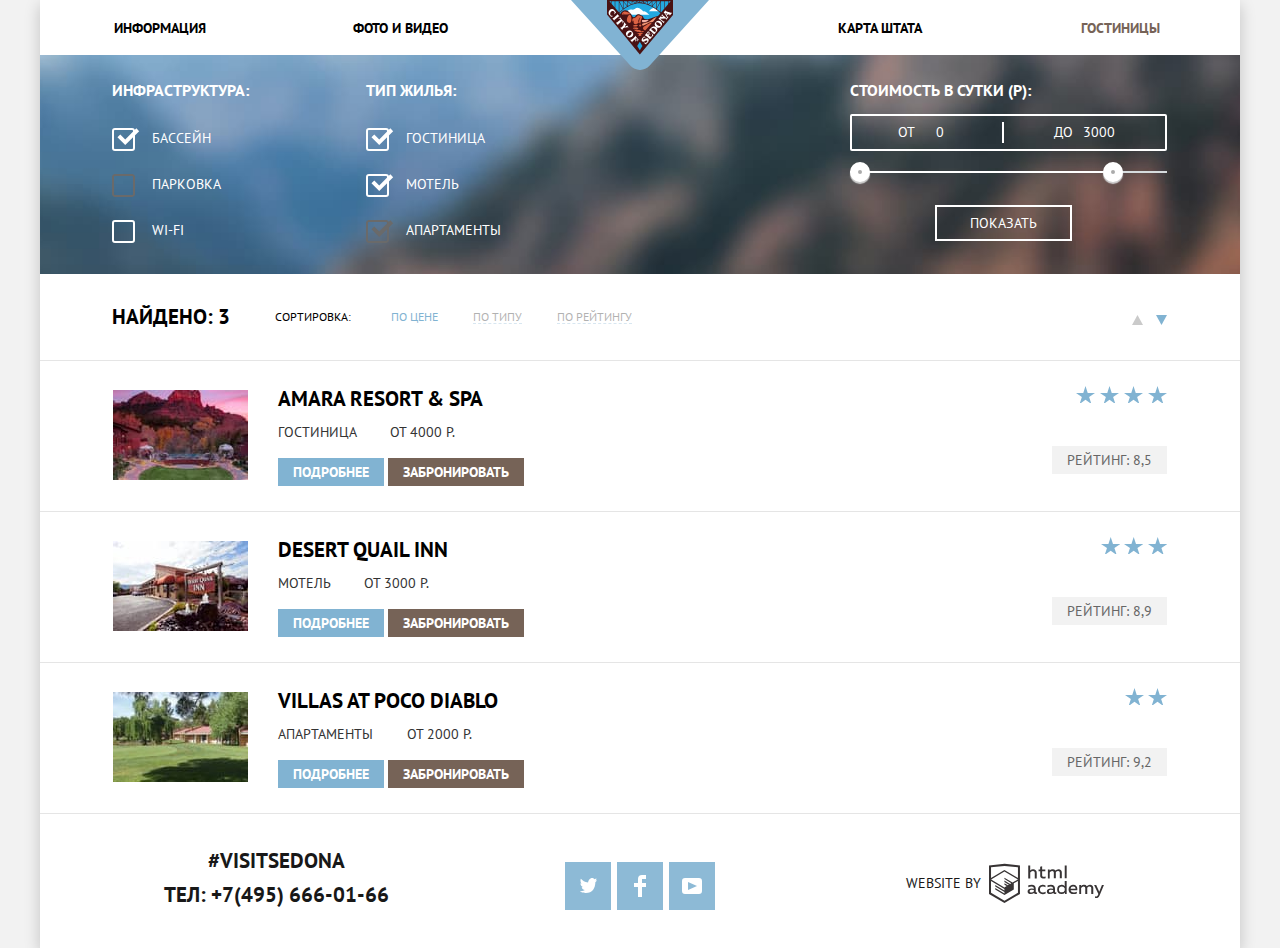
==== commit 6a57dc86: "декоративные элементы" ====
--- a/hotels.html
+++ b/hotels.html
@@ -43,7 +43,7 @@
                 <label for="choosePool">Бассейн</label>
               </li>
               <li class="filter-option">
-                <input class="visually-hidden filter-checkbox" id="chooseParking" type="checkbox" name="Parking">
+                <input disabled class="visually-hidden filter-checkbox" id="chooseParking" type="checkbox" name="Parking">
                 <label for="chooseParking">Парковка</label>
               </li>
               <li class="filter-option">
@@ -66,7 +66,7 @@
                 <label for="typeMotel">Мотель</label>
               </li>
               <li class="filter-option">
-                <input class="visually-hidden filter-checkbox" id="typeApartments" type="checkbox" name="Apartments"
+                <input disabled class="visually-hidden filter-checkbox" id="typeApartments" type="checkbox" name="Apartments"
                        checked>
                 <label for="typeApartments">Апартаменты</label>
               </li>
--- a/css/style.css
+++ b/css/style.css
@@ -240,7 +240,7 @@
   height: 48px;
 }
 
-.social svg:active {
+.social a:active svg{
   opacity: 0.3;
 }
 
@@ -478,6 +478,12 @@
   box-shadow: 0px 7px 15px rgba(0, 1, 1, 0.15);
 }
 
+.hotel-search input::-moz-placeholder,
+.hotel-search input::-webkit-input-placeholder {
+  text-transform: uppercase;
+  opacity: 1;
+}
+
 .field-name {
   padding-top: 5px;
   display: block;
@@ -500,6 +506,7 @@
   background-color: var(--background-gray);
   font: inherit;
   border: none;
+  box-sizing: border-box;
 }
 
 .hotel-search input:hover {
@@ -509,7 +516,7 @@
 .hotel-search input:focus {
   background-color: var(--basic-white);
   border: 2px solid #E5E5E5;
-  box-sizing: border-box;
+  outline: none;
 }
 
 .checkin-date-field input,
@@ -647,6 +654,28 @@
   width: 23px;
   height: 23px;
   background-image: url("../img/Shape.svg");
+  background-repeat: no-repeat;
+  background-position: 0 0;
+}
+
+.filter-checkbox:disabled + label::before {
+  content: "";
+  position: absolute;
+  left: -40px;
+  width: 23px;
+  height: 23px;
+  background-image: url("../img/checkbox-off-block.svg");
+  background-repeat: no-repeat;
+  background-position: 0 0;
+}
+
+.filter-checkbox:checked:disabled + label::after {
+  content: "";
+  position: absolute;
+  left: -35px;
+  width: 23px;
+  height: 23px;
+  background-image: url("../img/Shape-block.svg");
   background-repeat: no-repeat;
   background-position: 0 0;
 }
@@ -736,6 +765,11 @@
   cursor: pointer;
 }
 
+.range-control .toggle:hover,
+.range-control .toggle:focus{
+  transform: scale(1.2, 1.2);
+}
+
 .range-control .toggle-max {
   left: 253px;
 }
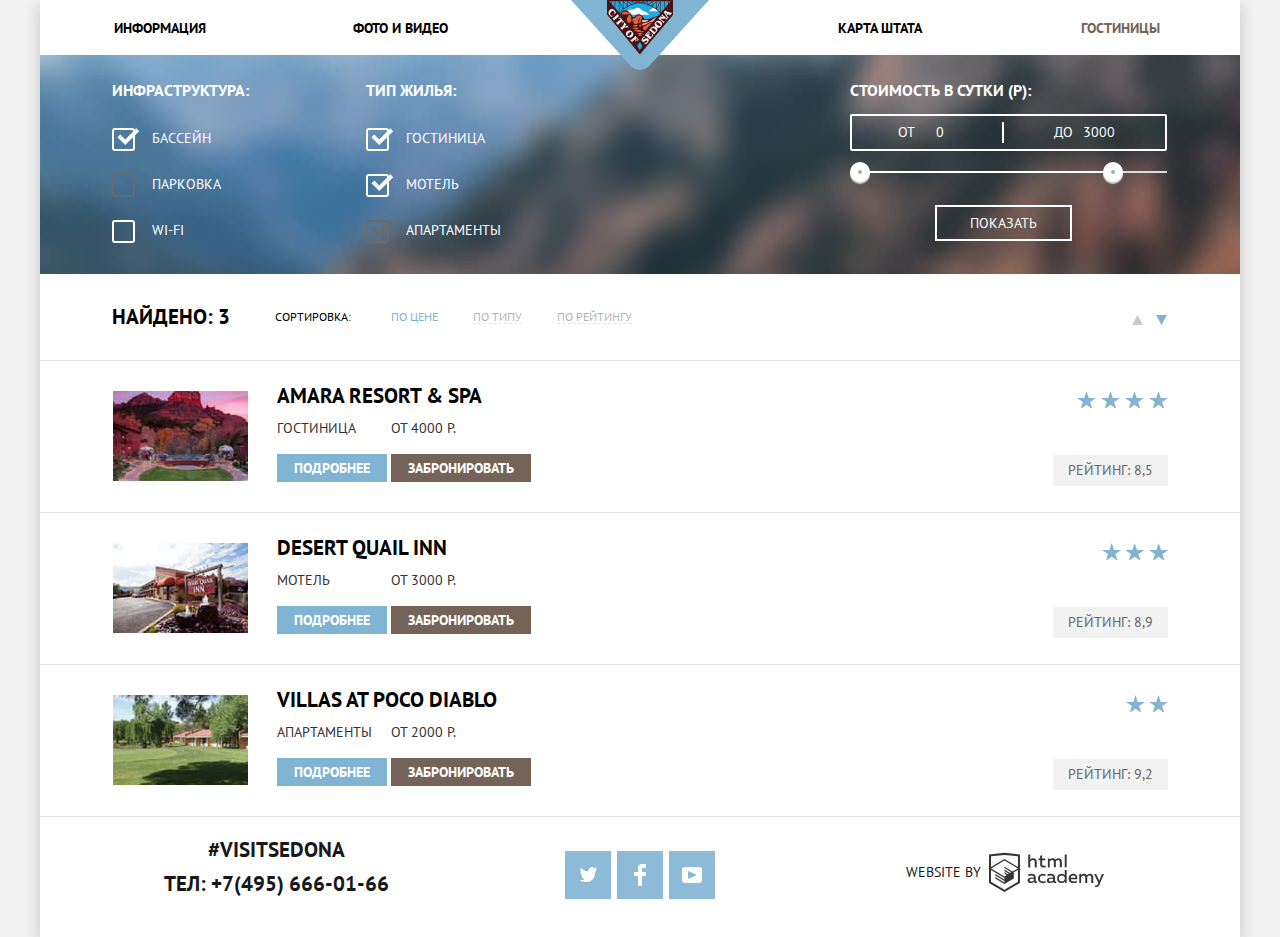
==== commit 5cef5344: "Интерактивные элементы" ====
--- a/hotels.html
+++ b/hotels.html
@@ -33,6 +33,7 @@
   <main>
     <h1 class="visually-hidden">Гостиницы</h1>
     <section class="hotel-selection-filter">
+      <h2 class="visually-hidden">Фильтр подбора отеля</h2>
       <form action="https://echo.htmlacademy.ru" method="get">
         <div class="hotel-amenities-filter">
           <fieldset>
@@ -148,11 +149,9 @@
           <div class="hotel-status">
             <div class="stars four-stars">
             </div>
-            <div>
               <span class="hotel-rating">
                 Рейтинг: 8,5
               </span>
-            </div>
           </div>
         </li>
         <li>
@@ -181,11 +180,9 @@
           <div class="hotel-status">
             <div class="stars three-stars">
             </div>
-            <div>
                 <span class="hotel-rating">
                   Рейтинг: 8,9
                 </span>
-            </div>
           </div>
         </li>
         <li>
@@ -214,11 +211,9 @@
           <div class="hotel-status">
             <div class="stars two-stars">
             </div>
-            <div>
                 <span class="hotel-rating">
                   Рейтинг: 9,2
                 </span>
-            </div>
           </div>
         </li>
       </ul>
--- a/css/style.css
+++ b/css/style.css
@@ -28,7 +28,7 @@
 body {
   margin: 0;
   padding: 0;
-  font-family: 'PT Sans', sans-serif;
+  font-family: 'PT Sans', "Arial", sans-serif;
   font-size: 14px;
   line-height: 21px;
   font-weight: 400;
@@ -472,16 +472,27 @@
 }
 
 .form-container {
+  display: block;
   margin: 0px auto;
   width: 568px;
   background-color: var(--basic-white);
   box-shadow: 0px 7px 15px rgba(0, 1, 1, 0.15);
 }
 
-.hotel-search input::-moz-placeholder,
 .hotel-search input::-webkit-input-placeholder {
   text-transform: uppercase;
   opacity: 1;
+  color: #000;
+}
+.hotel-search input::-moz-placeholder {
+  text-transform: uppercase;
+  opacity: 1;
+  color: #000;
+}
+.hotel-search input::placeholder {
+  text-transform: uppercase;
+  opacity: 1;
+  color: #000;
 }
 
 .field-name {
@@ -587,6 +598,10 @@
 .search-button {
   margin-bottom: 50px;
   padding: 16px 195px;
+}
+
+.modal-show{
+  display: none;
 }
 
 /*Map Section*/
@@ -876,38 +891,31 @@
 
 .hotels {
   padding: 0;
+  margin: 0;
 }
 
 .hotels li {
-  padding: 25px 73px;
+  display: flex;
+  justify-content: space-between;
   border-bottom: 1px solid var(--border-gray);
+  padding: 30px 72px 25px 73px;
 }
 
 .hotels li:first-child {
   border-top: 1px solid var(--border-gray);
 }
 
-.hotels li {
-  display: flex;
-  justify-content: space-between;
-}
-
 .hotel-photo {
-  margin-right: 30px;
-}
-
-.hotel-features {
-  display: flex;
-  flex-direction: column;
+  margin-right: 29px;
 }
 
 .hotel-info {
   display: flex;
-  align-items: flex-end;
 }
 
 .hotel-type {
-  margin-right: 30px;
+  display: inline-block;
+  width: 110px;
 }
 
 .hotel-status {
@@ -918,8 +926,8 @@
 
 .hotel-list h3 {
   line-height: 26px;
-  margin-top: 0px;
-  margin-bottom: 10px;
+  margin-top: -8px;
+  margin-bottom: 9px;
 }
 
 .info {
@@ -954,11 +962,11 @@
 }
 
 .more-details {
-  padding: 5px 15px;
+  padding: 5px 17px;
 }
 
 .book {
-  padding: 6px 15px;
-}
-
-
+  padding: 6px 17px;
+}
+
+
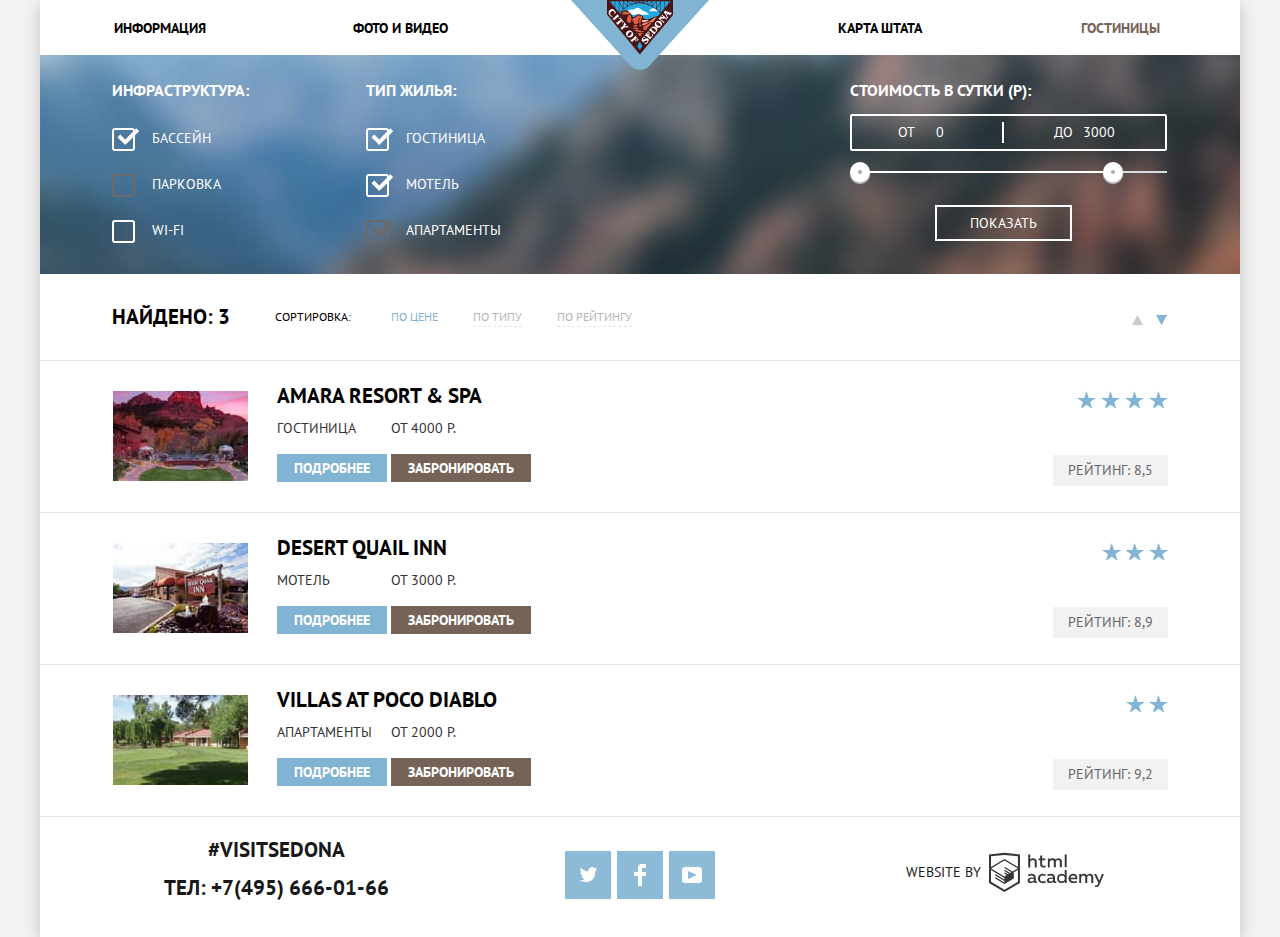
==== commit e422efdb: "Карта" ====
--- a/hotels.html
+++ b/hotels.html
@@ -44,7 +44,8 @@
                 <label for="choosePool">Бассейн</label>
               </li>
               <li class="filter-option">
-                <input disabled class="visually-hidden filter-checkbox" id="chooseParking" type="checkbox" name="Parking">
+                <input disabled class="visually-hidden filter-checkbox" id="chooseParking" type="checkbox"
+                       name="Parking">
                 <label for="chooseParking">Парковка</label>
               </li>
               <li class="filter-option">
@@ -67,7 +68,8 @@
                 <label for="typeMotel">Мотель</label>
               </li>
               <li class="filter-option">
-                <input disabled class="visually-hidden filter-checkbox" id="typeApartments" type="checkbox" name="Apartments"
+                <input disabled class="visually-hidden filter-checkbox" id="typeApartments" type="checkbox"
+                       name="Apartments"
                        checked>
                 <label for="typeApartments">Апартаменты</label>
               </li>
@@ -103,21 +105,21 @@
       <div class="sort-type-container">
         <span class="search-results">Найдено: 3</span>
         <span class="sorting-type">Сортировка:</span>
-        <button class="sorting-button active-sorting-button" type="button">По цене</button>
-        <button class="sorting-button" type="button">По типу</button>
-        <button class="sorting-button" type="button">По рейтингу</button>
+        <a class="sorting-button active-sorting-button" href="#">По цене</a>
+        <a class="sorting-button" href="#">По типу</a>
+        <a class="sorting-button" href="#">По рейтингу</a>
       </div>
       <div class="direction-button">
-        <button class="sort-type-button up-button" type="button">
+        <a class="sort-type-button up-button" href="#" aria-label="Сортировка по возрастанию">
           <svg xmlns="http://www.w3.org/2000/svg" width="11" height="10">
             <path d="M5.5 0L0 10h11z"/>
           </svg>
-        </button>
-        <button class="sort-type-button active-button down-button" type="button">
+        </a>
+        <a class="sort-type-button active-button down-button" href="#" aria-label="Сортировка по убыванию">
           <svg xmlns="http://www.w3.org/2000/svg" width="11" height="10">
             <path d="M5.5 10L0 0h11"/>
           </svg>
-        </button>
+        </a>
       </div>
     </section>
     <section class="hotel-list">
@@ -142,14 +144,14 @@
               </div>
               <div>
                 <a class="more-details button btn-blue" href="#">Подробнее</a>
-                <button class="book button btn-brown" type="button">Забронировать</button>
+                <a class="book button btn-brown" href="#">Забронировать</a>
               </div>
             </div>
           </div>
           <div class="hotel-status">
             <div class="stars four-stars">
             </div>
-              <span class="hotel-rating">
+            <span class="hotel-rating">
                 Рейтинг: 8,5
               </span>
           </div>
@@ -173,14 +175,14 @@
               </div>
               <div>
                 <a class="more-details button btn-blue" href="#">Подробнее</a>
-                <button class="book button btn-brown" type="button">Забронировать</button>
+                <a class="book button btn-brown" href="#">Забронировать</a>
               </div>
             </div>
           </div>
           <div class="hotel-status">
             <div class="stars three-stars">
             </div>
-                <span class="hotel-rating">
+            <span class="hotel-rating">
                   Рейтинг: 8,9
                 </span>
           </div>
@@ -204,14 +206,14 @@
               </div>
               <div>
                 <a class="more-details button btn-blue" href="#">Подробнее</a>
-                <button class="book button btn-brown" type="button">Забронировать</button>
+                <a class="book button btn-brown" href="#">Забронировать</a>
               </div>
             </div>
           </div>
           <div class="hotel-status">
             <div class="stars two-stars">
             </div>
-                <span class="hotel-rating">
+            <span class="hotel-rating">
                   Рейтинг: 9,2
                 </span>
           </div>
@@ -222,7 +224,7 @@
   <footer class="main-footer">
     <div class="contact">
       <span>#visitSEDONA</span>
-      <p>Тел: +7(495) 666-01-66</p>
+      <a href="tel:+74956660166">Тел: +7(495) 666-01-66</a>
     </div>
     <ul class="social">
       <li>
--- a/css/style.css
+++ b/css/style.css
@@ -212,8 +212,15 @@
   padding-top: 20px;
 }
 
-.contact p {
-  margin-top: 8px;
+.contact span {
+  display: inline-block;
+  vertical-align: baseline;
+  margin-bottom: 10px;
+}
+
+.contact a {
+  display: inline-block;
+  vertical-align: middle;
 }
 
 .social {
@@ -240,7 +247,7 @@
   height: 48px;
 }
 
-.social a:active svg{
+.social a:active svg {
   opacity: 0.3;
 }
 
@@ -258,6 +265,7 @@
 
 .copyright a {
   display: inline-block;
+  vertical-align: baseline;
   width: 115px;
   height: 40px;
 }
@@ -277,7 +285,10 @@
 /*Page title*/
 
 .main-title {
-  background: url("../img/background.jpg") no-repeat center;
+  background-color: var(--basic-gray);
+  background-image: url("../img/background.jpg");
+  background-repeat: no-repeat;
+  background-position: center;
   text-align: center;
   margin-bottom: 40px;
 }
@@ -290,7 +301,7 @@
 .main-title::after {
   content: '';
   display: block;
-  height: 57px;
+  height: 56px;
   background-image: url("../img/intro-mask.svg");
 }
 
@@ -344,6 +355,7 @@
 
 .wrap-reason span {
   display: inline-block;
+  vertical-align: baseline;
   margin-bottom: 10px;
 }
 
@@ -428,6 +440,7 @@
 
 .bottom-row span {
   display: inline-block;
+  vertical-align: baseline;
   margin-bottom: 10px;
 }
 
@@ -484,11 +497,13 @@
   opacity: 1;
   color: #000;
 }
+
 .hotel-search input::-moz-placeholder {
   text-transform: uppercase;
   opacity: 1;
   color: #000;
 }
+
 .hotel-search input::placeholder {
   text-transform: uppercase;
   opacity: 1;
@@ -600,7 +615,7 @@
   padding: 16px 195px;
 }
 
-.modal-show{
+.modal-show {
   display: none;
 }
 
@@ -608,6 +623,11 @@
 
 .map {
   margin-bottom: -120px;
+  background: url("../img/map.png") no-repeat center;
+}
+
+.map iframe {
+  border: none;
 }
 
 /*Hotels*/
@@ -615,7 +635,10 @@
 /*Hotel selection filter*/
 
 .hotel-selection-filter {
-  background: url("../img/background-filter.jpg") no-repeat center;
+  background-color: var(--basic-graphite-gray);
+  background-image: url("../img/background-filter.jpg");
+  background-repeat: no-repeat;
+  background-position: center;
   background-size: cover;
   color: var(--basic-white);
   padding-top: 25px;
@@ -668,7 +691,7 @@
   left: -35px;
   width: 23px;
   height: 23px;
-  background-image: url("../img/Shape.svg");
+  background-image: url("../img/checkmark.svg");
   background-repeat: no-repeat;
   background-position: 0 0;
 }
@@ -690,7 +713,7 @@
   left: -35px;
   width: 23px;
   height: 23px;
-  background-image: url("../img/Shape-block.svg");
+  background-image: url("../img/checkmark-block.svg");
   background-repeat: no-repeat;
   background-position: 0 0;
 }
@@ -724,8 +747,9 @@
   border-radius: 2px;
 }
 
-.price-control label{
+.price-control label {
   display: inline-block;
+  vertical-align: baseline;
   width: 50%;
   text-align: center;
 }
@@ -781,7 +805,7 @@
 }
 
 .range-control .toggle:hover,
-.range-control .toggle:focus{
+.range-control .toggle:focus {
   transform: scale(1.2, 1.2);
 }
 
@@ -799,7 +823,7 @@
 }
 
 .filter-button:hover,
-.filter-button:focus{
+.filter-button:focus {
   color: var(--basic-black);
   background-color: var(--basic-white);
 }
@@ -915,6 +939,7 @@
 
 .hotel-type {
   display: inline-block;
+  vertical-align: baseline;
   width: 110px;
 }
 
@@ -931,7 +956,7 @@
 }
 
 .info {
-  margin-bottom: 15px;
+  margin-bottom: 19px;
 }
 
 .stars {
@@ -966,7 +991,7 @@
 }
 
 .book {
-  padding: 6px 17px;
-}
-
-
+  padding: 5px 17px;
+}
+
+
